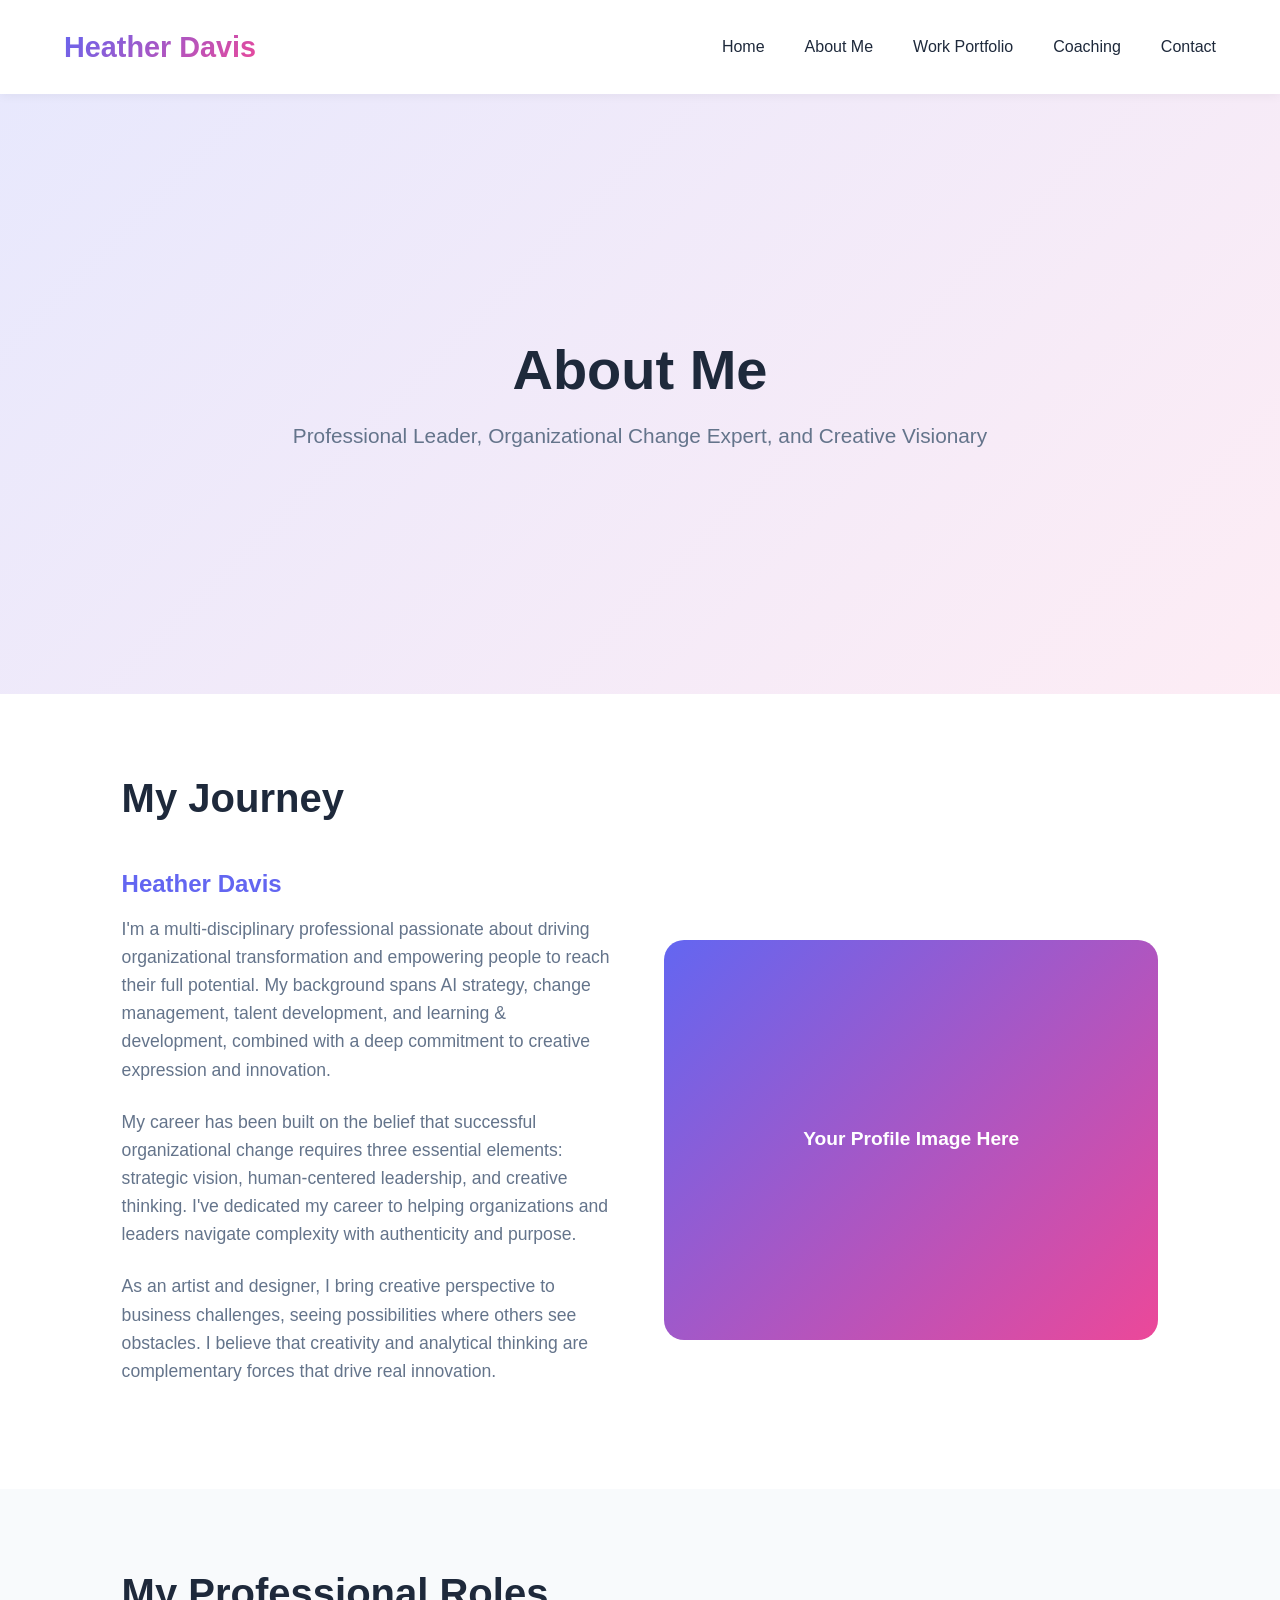
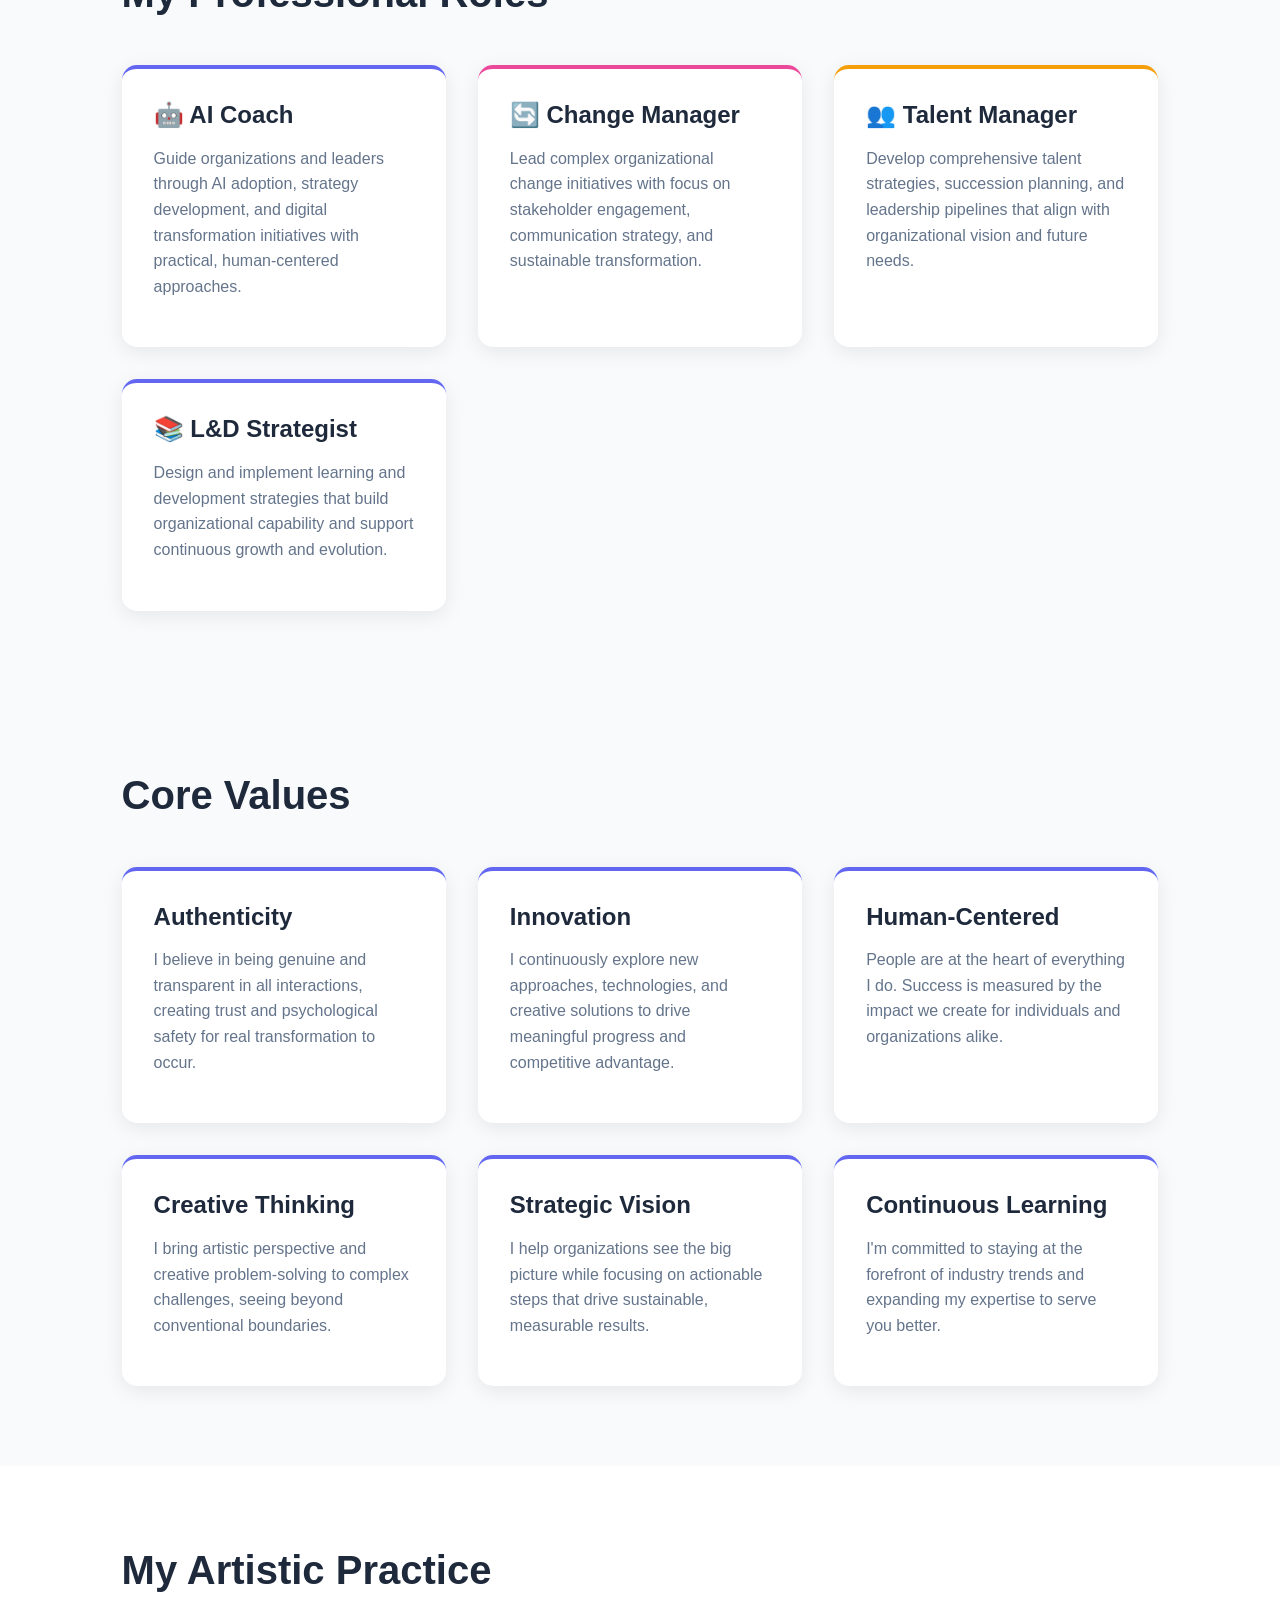
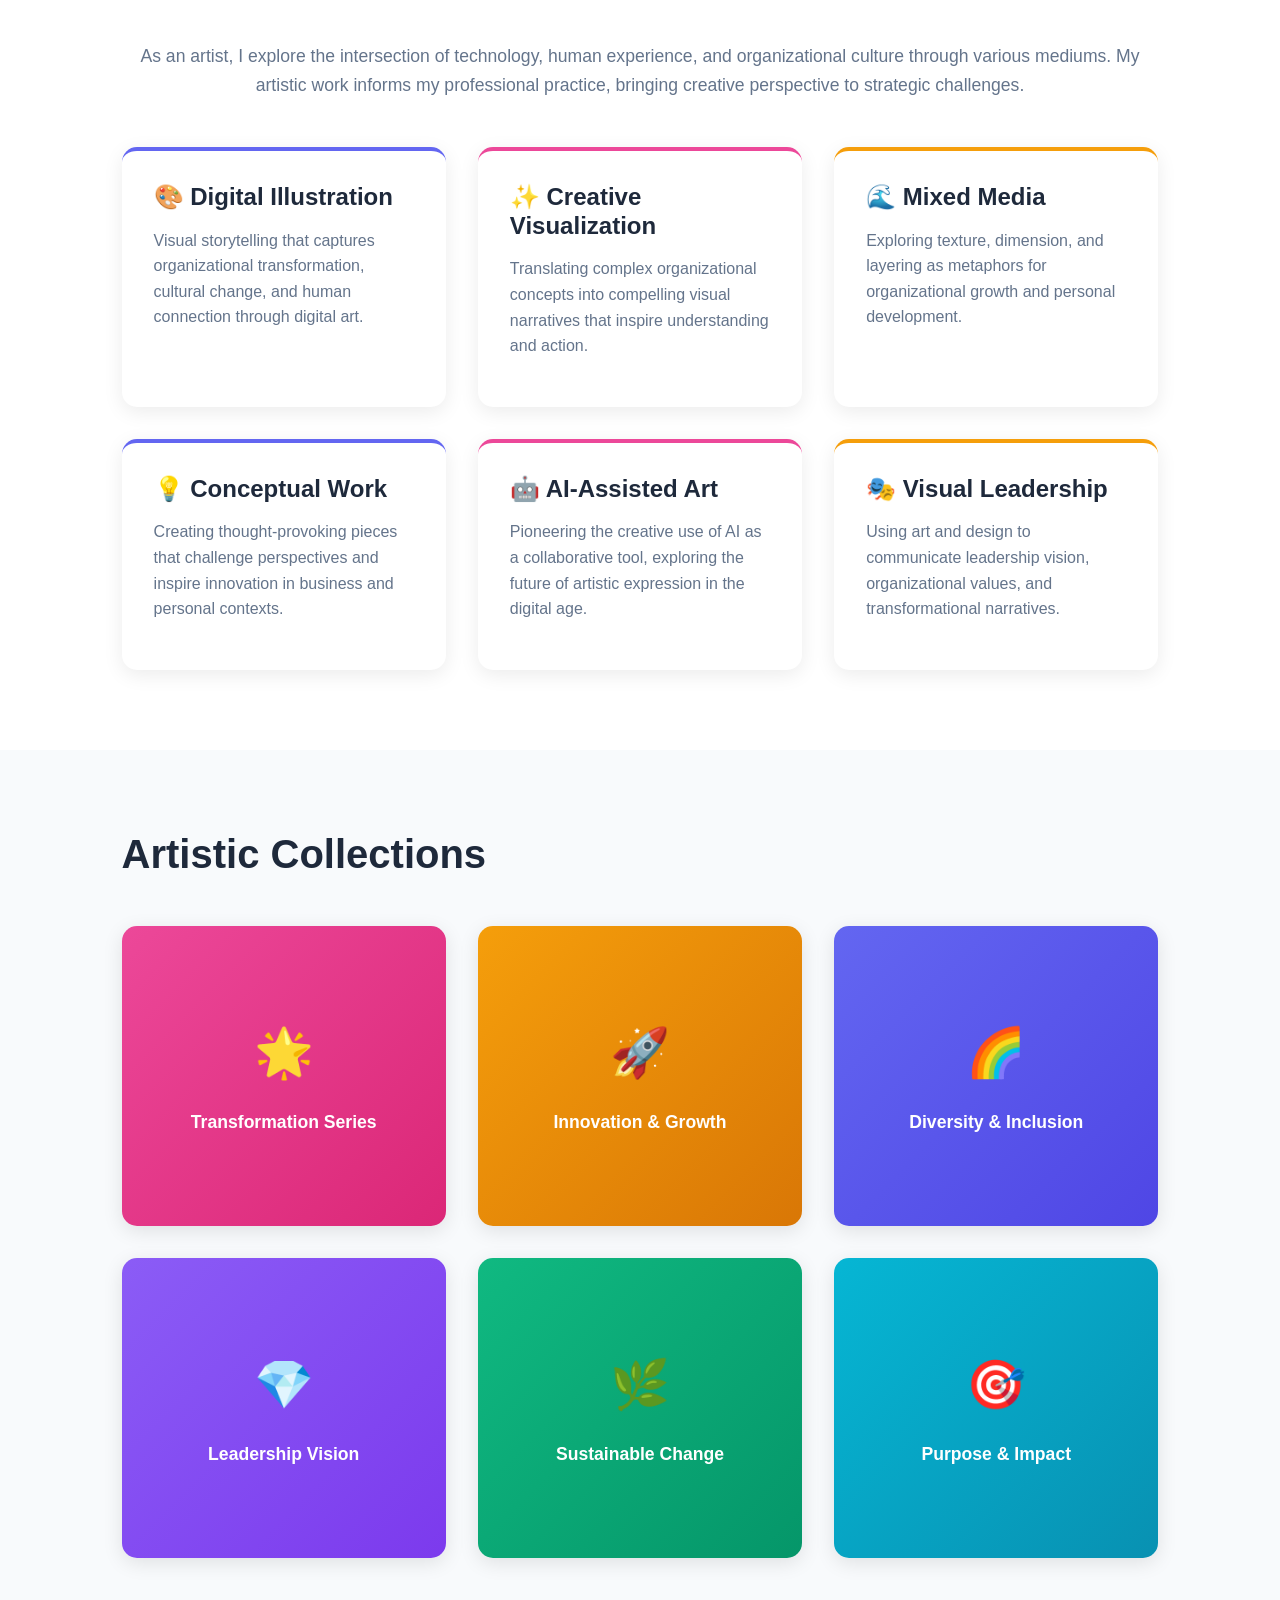
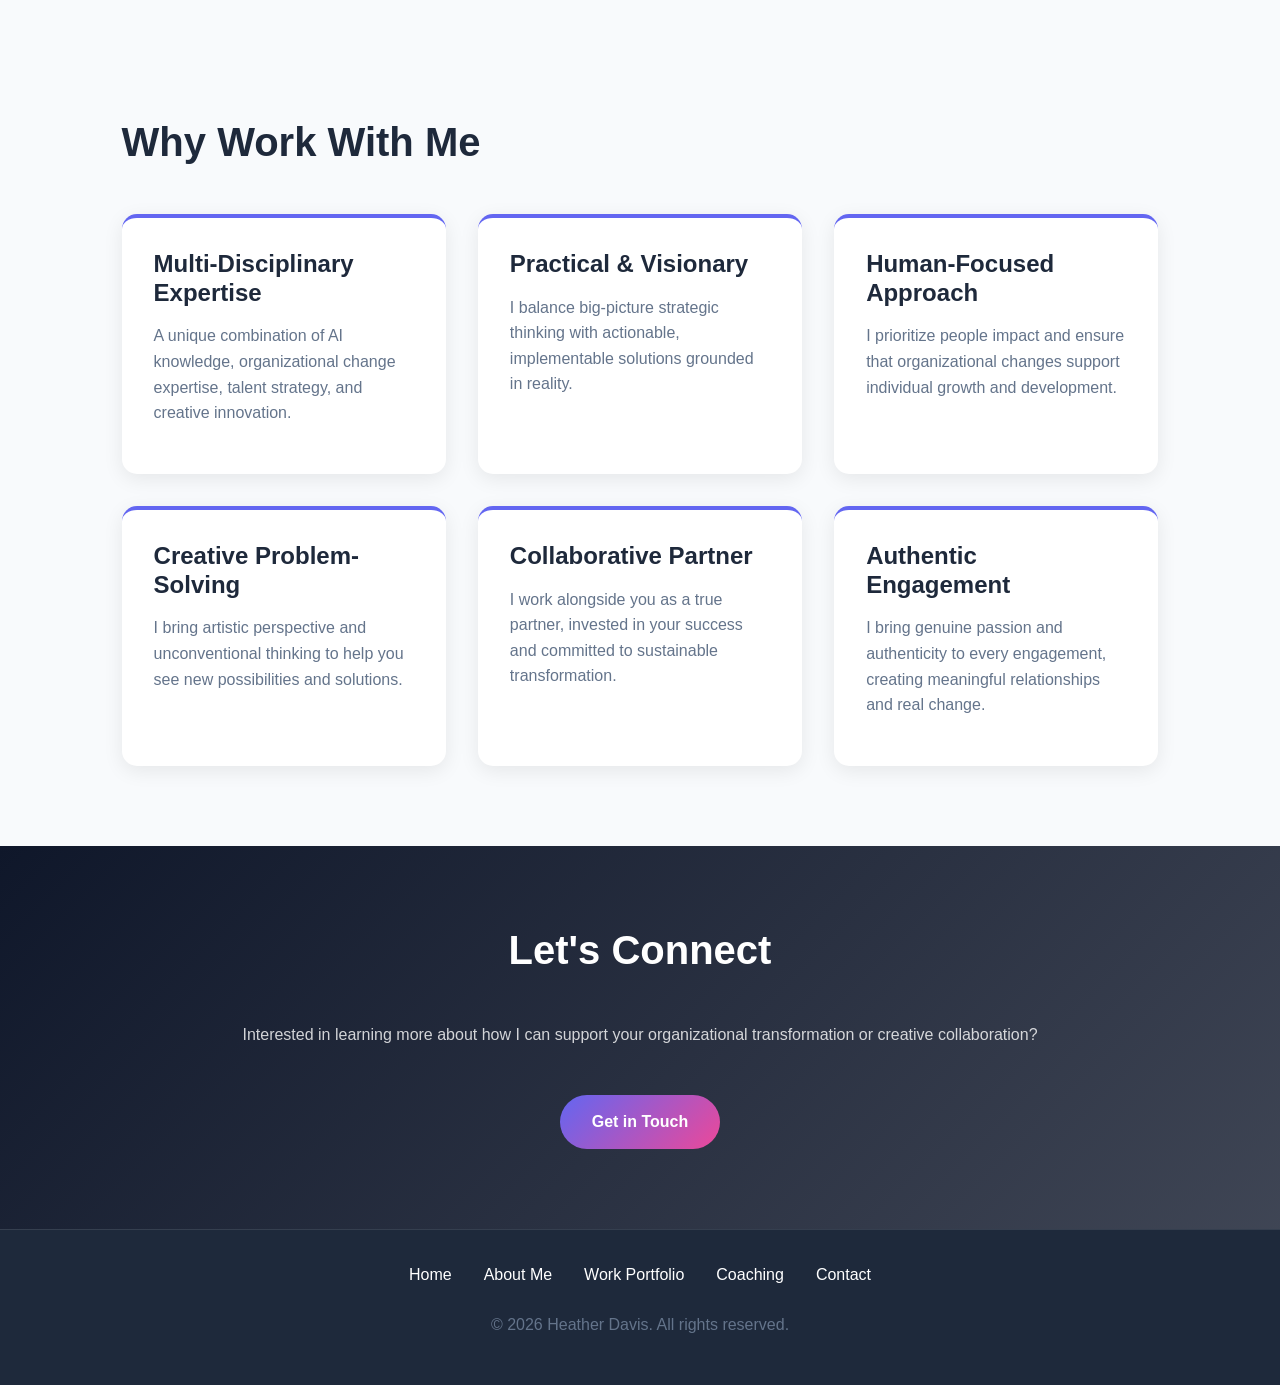
==== pages/about.html @ 2536918d "first commit" ====
<!DOCTYPE html>
<html lang="en">
<head>
  <meta charset="UTF-8">
  <meta name="viewport" content="width=device-width, initial-scale=1.0">
  <title>About Me - Heather Davis</title>
  <link rel="stylesheet" href="../css/styles.css">
</head>
<body>
  <!-- Navigation -->
  <header>
    <nav>
      <div class="logo">Heather Davis</div>
      <ul class="nav-links">
        <li><a href="../index.html">Home</a></li>
        <li><a href="about.html">About Me</a></li>
        <li><a href="work-portfolio.html">Work Portfolio</a></li>
        <li><a href="coaching.html">Coaching</a></li>
        <li><a href="contact.html">Contact</a></li>
      </ul>
    </nav>
  </header>

  <!-- Hero Section -->
  <section class="hero" style="background: linear-gradient(135deg, rgba(99, 102, 241, 0.15) 0%, rgba(236, 72, 153, 0.1) 100%);">
    <div class="hero-content">
      <h1>About Me</h1>
      <p class="hero-subtitle">Professional Leader, Organizational Change Expert, and Creative Visionary</p>
    </div>
  </section>

  <!-- Bio Section -->
  <section>
    <div class="container">
      <h2>My Journey</h2>
      <div class="about">
        <div class="about-text">
          <h3>Heather Davis</h3>
          <p>I'm a multi-disciplinary professional passionate about driving organizational transformation and empowering people to reach their full potential. My background spans AI strategy, change management, talent development, and learning & development, combined with a deep commitment to creative expression and innovation.</p>
          <p>My career has been built on the belief that successful organizational change requires three essential elements: strategic vision, human-centered leadership, and creative thinking. I've dedicated my career to helping organizations and leaders navigate complexity with authenticity and purpose.</p>
          <p>As an artist and designer, I bring creative perspective to business challenges, seeing possibilities where others see obstacles. I believe that creativity and analytical thinking are complementary forces that drive real innovation.</p>
        </div>
        <div class="about-image">
          Your Profile Image Here
        </div>
      </div>
    </div>
  </section>

  <!-- Professional Roles -->
  <section class="services">
    <div class="container">
      <h2>My Professional Roles</h2>
      <div class="services-grid">
        <div class="service-card">
          <h3>🤖 AI Coach</h3>
          <p>Guide organizations and leaders through AI adoption, strategy development, and digital transformation initiatives with practical, human-centered approaches.</p>
        </div>
        <div class="service-card accent-pink">
          <h3>🔄 Change Manager</h3>
          <p>Lead complex organizational change initiatives with focus on stakeholder engagement, communication strategy, and sustainable transformation.</p>
        </div>
        <div class="service-card accent-orange">
          <h3>👥 Talent Manager</h3>
          <p>Develop comprehensive talent strategies, succession planning, and leadership pipelines that align with organizational vision and future needs.</p>
        </div>
        <div class="service-card">
          <h3>📚 L&D Strategist</h3>
          <p>Design and implement learning and development strategies that build organizational capability and support continuous growth and evolution.</p>
        </div>
      </div>
    </div>
  </section>

  <!-- Values Section -->
  <section style="background: var(--light-bg);">
    <div class="container">
      <h2>Core Values</h2>
      <div class="services-grid">
        <div class="service-card">
          <h3>Authenticity</h3>
          <p>I believe in being genuine and transparent in all interactions, creating trust and psychological safety for real transformation to occur.</p>
        </div>
        <div class="service-card">
          <h3>Innovation</h3>
          <p>I continuously explore new approaches, technologies, and creative solutions to drive meaningful progress and competitive advantage.</p>
        </div>
        <div class="service-card">
          <h3>Human-Centered</h3>
          <p>People are at the heart of everything I do. Success is measured by the impact we create for individuals and organizations alike.</p>
        </div>
        <div class="service-card">
          <h3>Creative Thinking</h3>
          <p>I bring artistic perspective and creative problem-solving to complex challenges, seeing beyond conventional boundaries.</p>
        </div>
        <div class="service-card">
          <h3>Strategic Vision</h3>
          <p>I help organizations see the big picture while focusing on actionable steps that drive sustainable, measurable results.</p>
        </div>
        <div class="service-card">
          <h3>Continuous Learning</h3>
          <p>I'm committed to staying at the forefront of industry trends and expanding my expertise to serve you better.</p>
        </div>
      </div>
    </div>
  </section>

  <!-- Artistic Practice -->
  <section>
    <div class="container">
      <h2>My Artistic Practice</h2>
      <p style="font-size: 1.1rem; margin-bottom: 3rem; text-align: center; color: var(--text-light);">As an artist, I explore the intersection of technology, human experience, and organizational culture through various mediums. My artistic work informs my professional practice, bringing creative perspective to strategic challenges.</p>
      
      <div class="services-grid">
        <div class="service-card">
          <h3>🎨 Digital Illustration</h3>
          <p>Visual storytelling that captures organizational transformation, cultural change, and human connection through digital art.</p>
        </div>
        <div class="service-card accent-pink">
          <h3>✨ Creative Visualization</h3>
          <p>Translating complex organizational concepts into compelling visual narratives that inspire understanding and action.</p>
        </div>
        <div class="service-card accent-orange">
          <h3>🌊 Mixed Media</h3>
          <p>Exploring texture, dimension, and layering as metaphors for organizational growth and personal development.</p>
        </div>
        <div class="service-card">
          <h3>💡 Conceptual Work</h3>
          <p>Creating thought-provoking pieces that challenge perspectives and inspire innovation in business and personal contexts.</p>
        </div>
        <div class="service-card accent-pink">
          <h3>🤖 AI-Assisted Art</h3>
          <p>Pioneering the creative use of AI as a collaborative tool, exploring the future of artistic expression in the digital age.</p>
        </div>
        <div class="service-card accent-orange">
          <h3>🎭 Visual Leadership</h3>
          <p>Using art and design to communicate leadership vision, organizational values, and transformational narratives.</p>
        </div>
      </div>
    </div>
  </section>

  <!-- Art Collections Gallery -->
  <section class="services">
    <div class="container">
      <h2>Artistic Collections</h2>
      <div class="portfolio-grid">
        <div class="portfolio-item" style="background: linear-gradient(135deg, #ec4899 0%, #db2777 100%); min-height: 300px;">
          <div style="text-align: center;">
            <div style="font-size: 3rem; margin-bottom: 1rem;">🌟</div>
            Transformation Series
          </div>
        </div>
        <div class="portfolio-item" style="background: linear-gradient(135deg, #f59e0b 0%, #d97706 100%); min-height: 300px;">
          <div style="text-align: center;">
            <div style="font-size: 3rem; margin-bottom: 1rem;">🚀</div>
            Innovation & Growth
          </div>
        </div>
        <div class="portfolio-item" style="background: linear-gradient(135deg, #6366f1 0%, #4f46e5 100%); min-height: 300px;">
          <div style="text-align: center;">
            <div style="font-size: 3rem; margin-bottom: 1rem;">🌈</div>
            Diversity & Inclusion
          </div>
        </div>
        <div class="portfolio-item" style="background: linear-gradient(135deg, #8b5cf6 0%, #7c3aed 100%); min-height: 300px;">
          <div style="text-align: center;">
            <div style="font-size: 3rem; margin-bottom: 1rem;">💎</div>
            Leadership Vision
          </div>
        </div>
        <div class="portfolio-item" style="background: linear-gradient(135deg, #10b981 0%, #059669 100%); min-height: 300px;">
          <div style="text-align: center;">
            <div style="font-size: 3rem; margin-bottom: 1rem;">🌿</div>
            Sustainable Change
          </div>
        </div>
        <div class="portfolio-item" style="background: linear-gradient(135deg, #06b6d4 0%, #0891b2 100%); min-height: 300px;">
          <div style="text-align: center;">
            <div style="font-size: 3rem; margin-bottom: 1rem;">🎯</div>
            Purpose & Impact
          </div>
        </div>
      </div>
    </div>
  </section>

  <!-- Why Work Together -->
  <section style="background: var(--light-bg);">
    <div class="container">
      <h2>Why Work With Me</h2>
      <div class="services-grid">
        <div class="service-card">
          <h3>Multi-Disciplinary Expertise</h3>
          <p>A unique combination of AI knowledge, organizational change expertise, talent strategy, and creative innovation.</p>
        </div>
        <div class="service-card">
          <h3>Practical & Visionary</h3>
          <p>I balance big-picture strategic thinking with actionable, implementable solutions grounded in reality.</p>
        </div>
        <div class="service-card">
          <h3>Human-Focused Approach</h3>
          <p>I prioritize people impact and ensure that organizational changes support individual growth and development.</p>
        </div>
        <div class="service-card">
          <h3>Creative Problem-Solving</h3>
          <p>I bring artistic perspective and unconventional thinking to help you see new possibilities and solutions.</p>
        </div>
        <div class="service-card">
          <h3>Collaborative Partner</h3>
          <p>I work alongside you as a true partner, invested in your success and committed to sustainable transformation.</p>
        </div>
        <div class="service-card">
          <h3>Authentic Engagement</h3>
          <p>I bring genuine passion and authenticity to every engagement, creating meaningful relationships and real change.</p>
        </div>
      </div>
    </div>
  </section>

  <!-- CTA -->
  <section class="contact">
    <div class="container">
      <h2>Let's Connect</h2>
      <p>Interested in learning more about how I can support your organizational transformation or creative collaboration?</p>
      <a href="contact.html" class="btn btn-primary" style="margin-top: 2rem;">Get in Touch</a>
    </div>
  </section>

  <!-- Footer -->
  <footer>
    <div class="footer-content">
      <div class="footer-links">
        <a href="../index.html">Home</a>
        <a href="about.html">About Me</a>
        <a href="work-portfolio.html">Work Portfolio</a>
        <a href="coaching.html">Coaching</a>
        <a href="contact.html">Contact</a>
      </div>
      <p>&copy; 2026 Heather Davis. All rights reserved.</p>
    </div>
  </footer>
</body>
</html>
---- css/styles.css ----
/* Root Variables */
:root {
  --primary-color: #6366f1;
  --secondary-color: #ec4899;
  --accent-color: #f59e0b;
  --dark-bg: #0f172a;
  --light-bg: #f8fafc;
  --text-dark: #1e293b;
  --text-light: #64748b;
  --border-color: #e2e8f0;
}

/* Global Styles */
* {
  margin: 0;
  padding: 0;
  box-sizing: border-box;
}

html {
  scroll-behavior: smooth;
}

body {
  font-family: 'Segoe UI', Tahoma, Geneva, Verdana, sans-serif;
  line-height: 1.6;
  color: var(--text-dark);
  background-color: #fff;
}

/* Typography */
h1, h2, h3, h4, h5, h6 {
  font-weight: 700;
  line-height: 1.2;
}

h1 {
  font-size: 3.5rem;
}

h2 {
  font-size: 2.5rem;
}

h3 {
  font-size: 1.5rem;
}

p {
  color: var(--text-light);
  margin-bottom: 1rem;
}

a {
  color: var(--primary-color);
  text-decoration: none;
  transition: color 0.3s ease;
}

a:hover {
  color: var(--secondary-color);
}

/* Navigation */
header {
  background: #fff;
  box-shadow: 0 2px 10px rgba(0, 0, 0, 0.05);
  position: sticky;
  top: 0;
  z-index: 100;
}

nav {
  display: flex;
  justify-content: space-between;
  align-items: center;
  padding: 1.5rem 5%;
  max-width: 1400px;
  margin: 0 auto;
}

.logo {
  font-size: 1.8rem;
  font-weight: 800;
  background: linear-gradient(135deg, var(--primary-color) 0%, var(--secondary-color) 100%);
  -webkit-background-clip: text;
  -webkit-text-fill-color: transparent;
  background-clip: text;
}

.nav-links {
  display: flex;
  list-style: none;
  gap: 2.5rem;
}

.nav-links a {
  color: var(--text-dark);
  font-weight: 500;
  transition: all 0.3s ease;
  position: relative;
}

.nav-links a::after {
  content: '';
  position: absolute;
  bottom: -5px;
  left: 0;
  width: 0;
  height: 2px;
  background: var(--primary-color);
  transition: width 0.3s ease;
}

.nav-links a:hover::after {
  width: 100%;
}

/* Button Styles */
.btn {
  display: inline-block;
  padding: 0.875rem 2rem;
  border-radius: 50px;
  font-weight: 600;
  transition: all 0.3s ease;
  border: none;
  cursor: pointer;
  text-decoration: none;
}

.btn-primary {
  background: linear-gradient(135deg, var(--primary-color) 0%, var(--secondary-color) 100%);
  color: white;
}

.btn-primary:hover {
  transform: translateY(-2px);
  box-shadow: 0 10px 25px rgba(99, 102, 241, 0.3);
}

.btn-secondary {
  background: transparent;
  border: 2px solid var(--primary-color);
  color: var(--primary-color);
}

.btn-secondary:hover {
  background: var(--primary-color);
  color: white;
}

/* Hero Section */
.hero {
  background: linear-gradient(135deg, rgba(99, 102, 241, 0.1) 0%, rgba(236, 72, 153, 0.1) 100%);
  padding: 6rem 5% 4rem;
  text-align: center;
  min-height: 600px;
  display: flex;
  flex-direction: column;
  justify-content: center;
  align-items: center;
}

.hero-content {
  max-width: 800px;
}

.hero h1 {
  margin-bottom: 1rem;
  color: var(--text-dark);
}

.hero-subtitle {
  font-size: 1.3rem;
  color: var(--text-light);
  margin-bottom: 2rem;
}

.hero-roles {
  display: flex;
  justify-content: center;
  gap: 1rem;
  margin: 2rem 0;
  flex-wrap: wrap;
}

.role-badge {
  display: inline-block;
  padding: 0.5rem 1.5rem;
  background: var(--light-bg);
  border: 2px solid var(--border-color);
  border-radius: 25px;
  font-weight: 600;
  color: var(--primary-color);
}

/* Container */
.container {
  max-width: 1200px;
  margin: 0 auto;
  padding: 0 5%;
}

/* Sections */
section {
  padding: 5rem 5%;
}

section h2 {
  margin-bottom: 3rem;
  color: var(--text-dark);
}

/* About Section */
.about {
  display: grid;
  grid-template-columns: 1fr 1fr;
  gap: 3rem;
  align-items: center;
}

.about-text h3 {
  color: var(--primary-color);
  margin-bottom: 1rem;
}

.about-text p {
  margin-bottom: 1.5rem;
  font-size: 1.1rem;
}

.about-image {
  background: linear-gradient(135deg, var(--primary-color) 0%, var(--secondary-color) 100%);
  border-radius: 20px;
  min-height: 400px;
  display: flex;
  align-items: center;
  justify-content: center;
  color: white;
  font-size: 1.2rem;
  font-weight: 600;
}

/* Services / Features */
.services {
  background: var(--light-bg);
}

.services-grid {
  display: grid;
  grid-template-columns: repeat(auto-fit, minmax(280px, 1fr));
  gap: 2rem;
}

.service-card {
  background: white;
  padding: 2rem;
  border-radius: 15px;
  box-shadow: 0 5px 20px rgba(0, 0, 0, 0.08);
  transition: all 0.3s ease;
  border-top: 4px solid var(--primary-color);
}

.service-card:hover {
  transform: translateY(-5px);
  box-shadow: 0 15px 40px rgba(0, 0, 0, 0.12);
}

.service-card h3 {
  color: var(--text-dark);
  margin-bottom: 1rem;
}

.service-card.accent-pink {
  border-top-color: var(--secondary-color);
}

.service-card.accent-orange {
  border-top-color: var(--accent-color);
}

/* Portfolio Section */
.portfolio-grid {
  display: grid;
  grid-template-columns: repeat(auto-fit, minmax(300px, 1fr));
  gap: 2rem;
}

.portfolio-item {
  border-radius: 15px;
  overflow: hidden;
  box-shadow: 0 5px 20px rgba(0, 0, 0, 0.1);
  transition: all 0.3s ease;
  background: linear-gradient(135deg, var(--primary-color) 0%, var(--secondary-color) 100%);
  min-height: 250px;
  display: flex;
  align-items: center;
  justify-content: center;
  color: white;
  font-weight: 600;
  font-size: 1.1rem;
  text-align: center;
  padding: 2rem;
}

.portfolio-item:hover {
  transform: scale(1.05);
  box-shadow: 0 15px 40px rgba(0, 0, 0, 0.2);
}

/* Contact Section */
.contact {
  background: linear-gradient(135deg, var(--dark-bg) 0%, rgba(15, 23, 42, 0.8) 100%);
  color: white;
  text-align: center;
}

.contact h2 {
  color: white;
}

.contact p {
  color: rgba(255, 255, 255, 0.8);
}

.contact-content {
  display: grid;
  grid-template-columns: repeat(auto-fit, minmax(250px, 1fr));
  gap: 2rem;
  margin: 3rem 0;
}

.contact-item {
  background: rgba(255, 255, 255, 0.1);
  padding: 2rem;
  border-radius: 15px;
  border: 1px solid rgba(255, 255, 255, 0.2);
}

.contact-item h3 {
  color: var(--primary-color);
  margin-bottom: 0.5rem;
}

.contact-item a {
  color: white;
  font-weight: 600;
}

/* Footer */
footer {
  background: var(--text-dark);
  color: white;
  text-align: center;
  padding: 2rem 5%;
  border-top: 1px solid rgba(255, 255, 255, 0.1);
}

.footer-content {
  max-width: 1200px;
  margin: 0 auto;
}

.footer-links {
  display: flex;
  justify-content: center;
  gap: 2rem;
  margin-bottom: 1.5rem;
  flex-wrap: wrap;
}

.footer-links a {
  color: white;
  transition: color 0.3s ease;
}

.footer-links a:hover {
  color: var(--primary-color);
}

/* Responsive */
@media (max-width: 768px) {
  h1 {
    font-size: 2.5rem;
  }

  h2 {
    font-size: 1.8rem;
  }

  nav {
    flex-direction: column;
    gap: 1.5rem;
  }

  .nav-links {
    gap: 1.5rem;
    flex-wrap: wrap;
    justify-content: center;
  }

  .hero {
    padding: 3rem 5%;
    min-height: auto;
  }

  .about {
    grid-template-columns: 1fr;
  }

  section {
    padding: 3rem 5%;
  }

  .portfolio-grid,
  .services-grid {
    grid-template-columns: 1fr;
  }
}

@media (max-width: 480px) {
  h1 {
    font-size: 1.8rem;
  }

  h2 {
    font-size: 1.3rem;
  }

  .nav-links {
    gap: 1rem;
  }

  .btn {
    padding: 0.75rem 1.5rem;
    font-size: 0.9rem;
  }
}
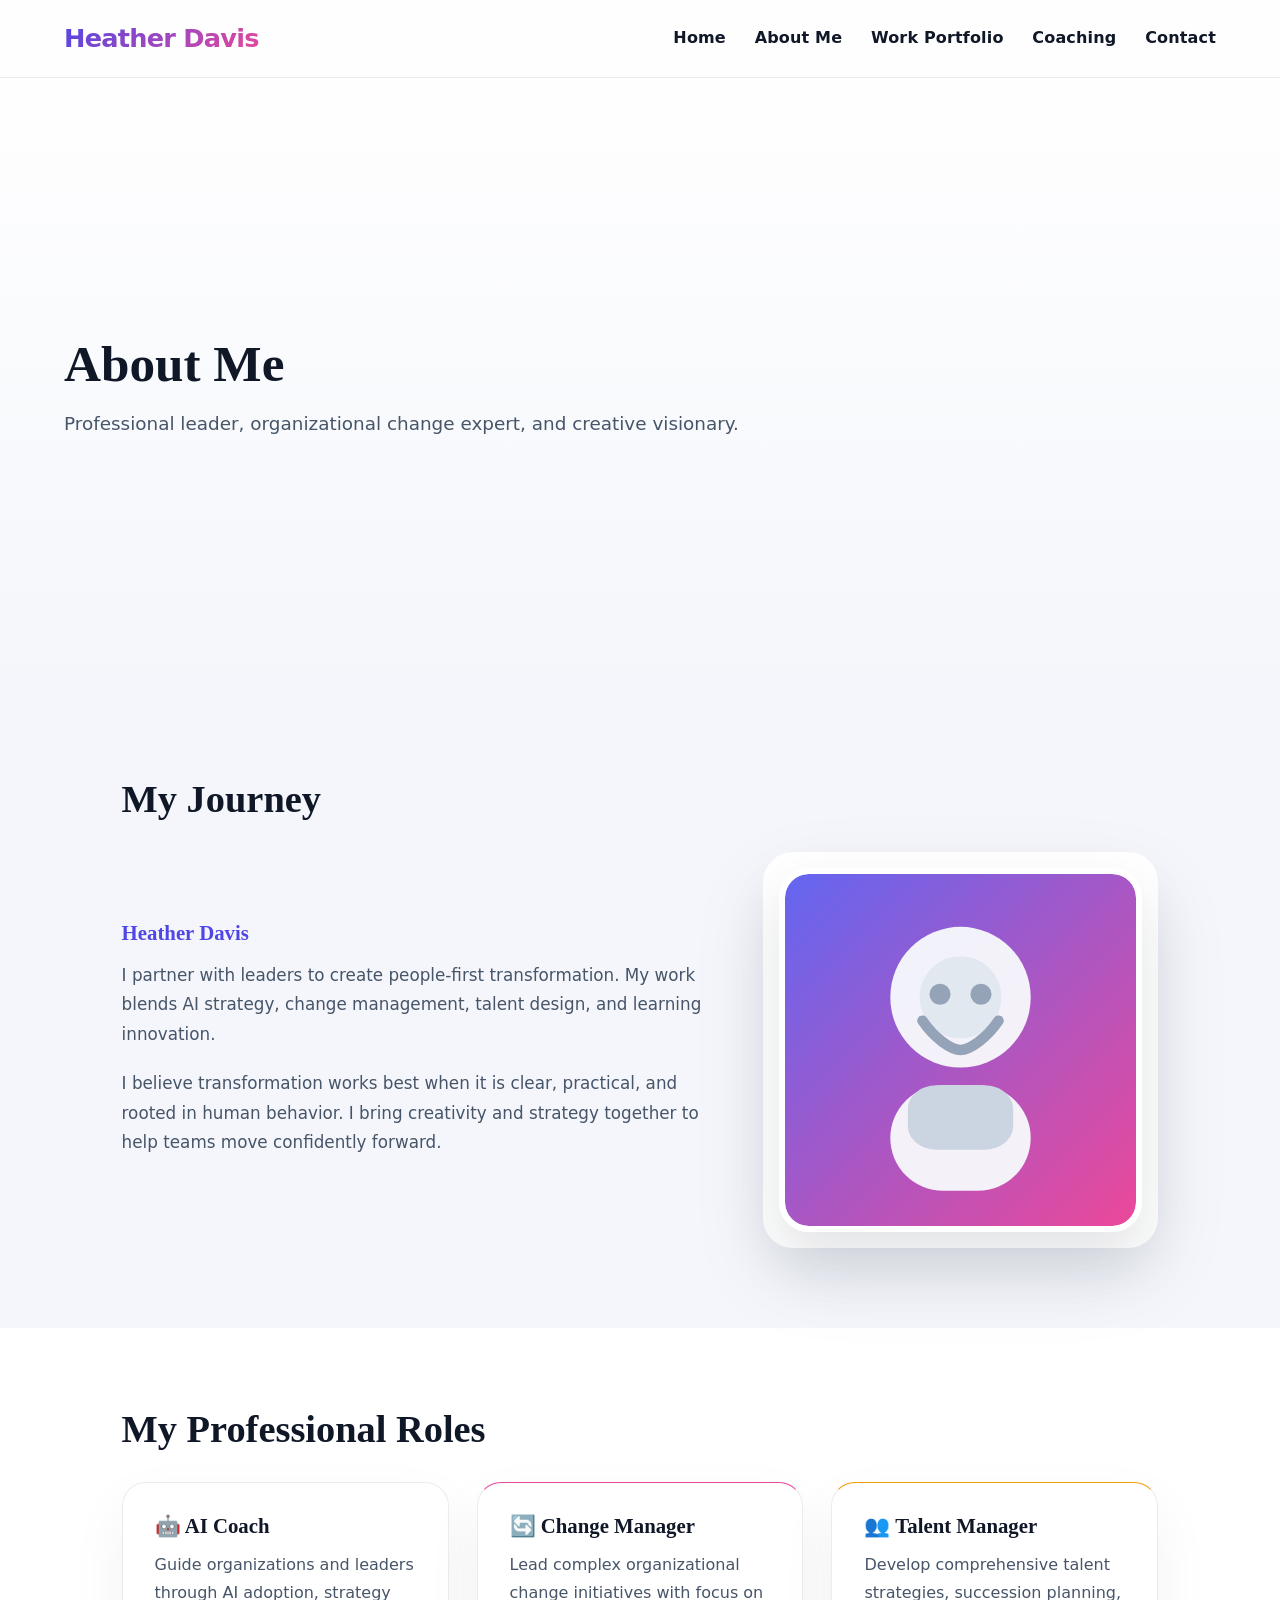
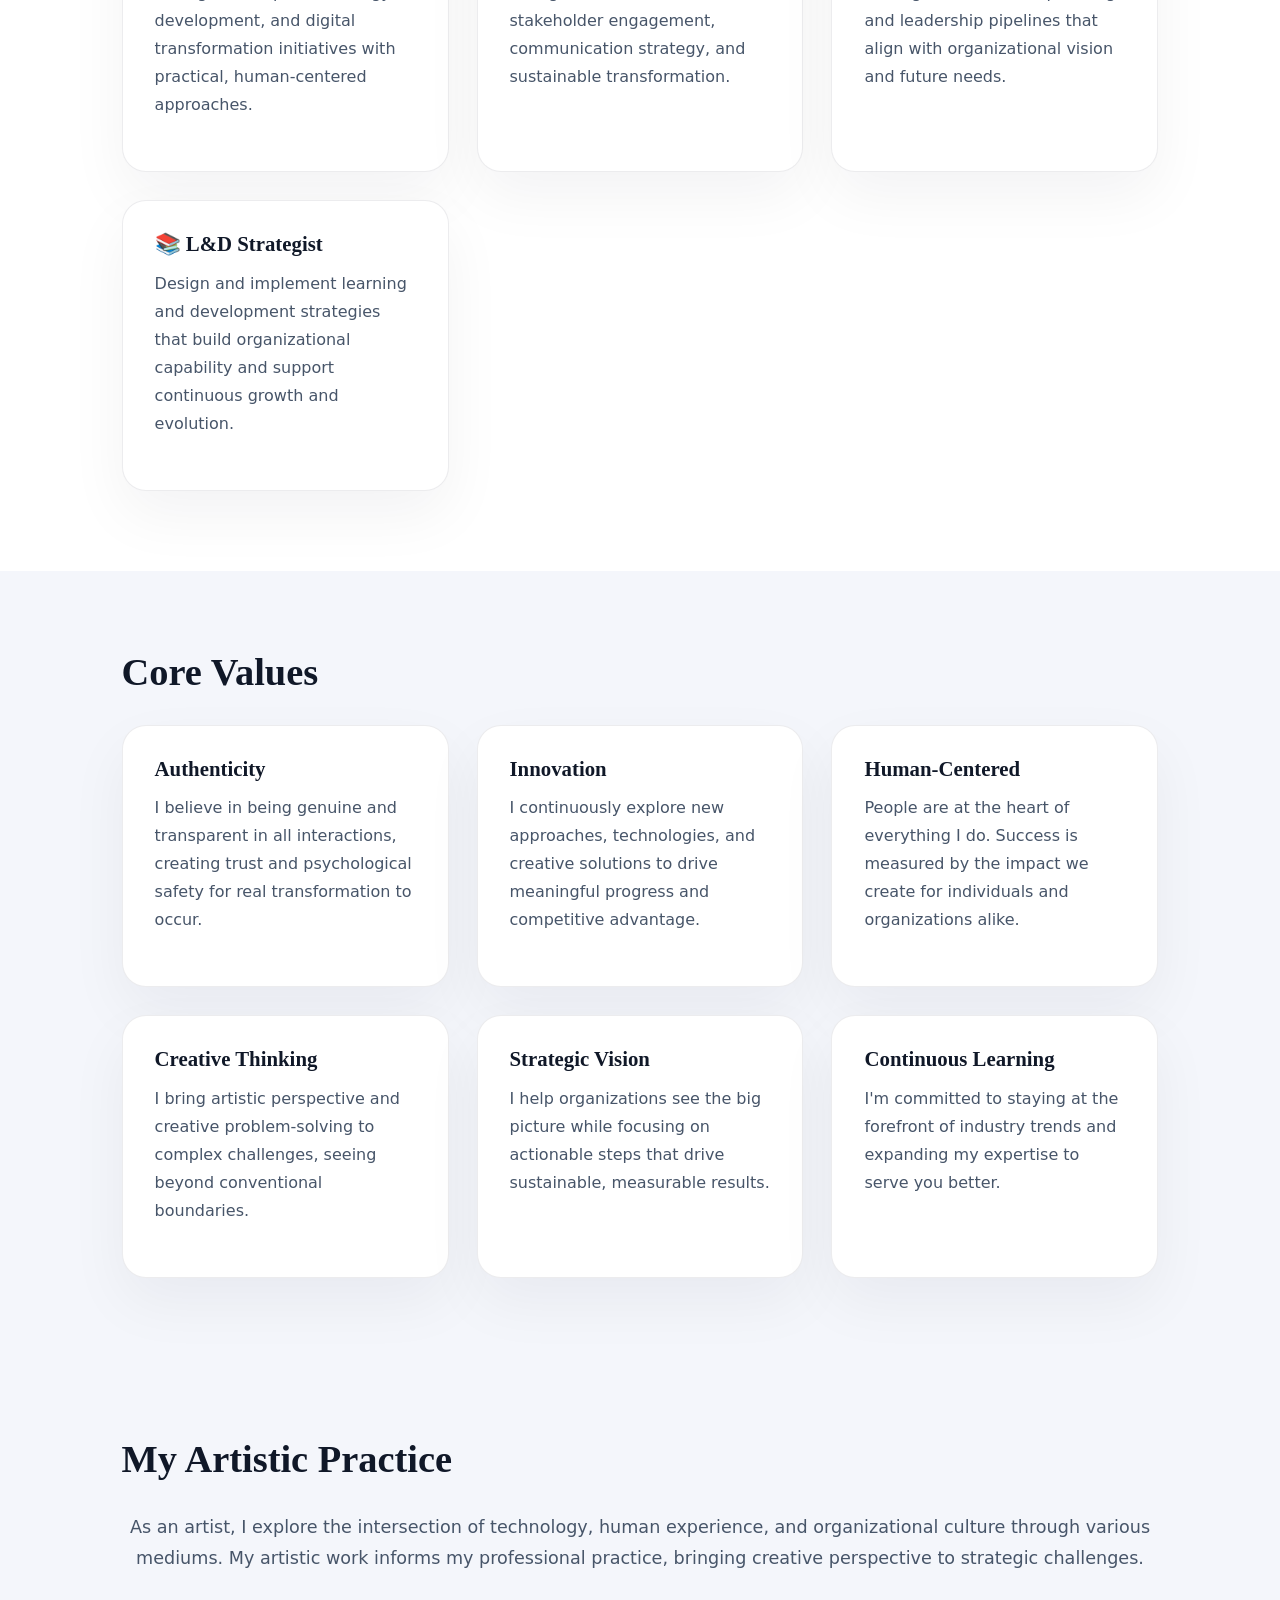
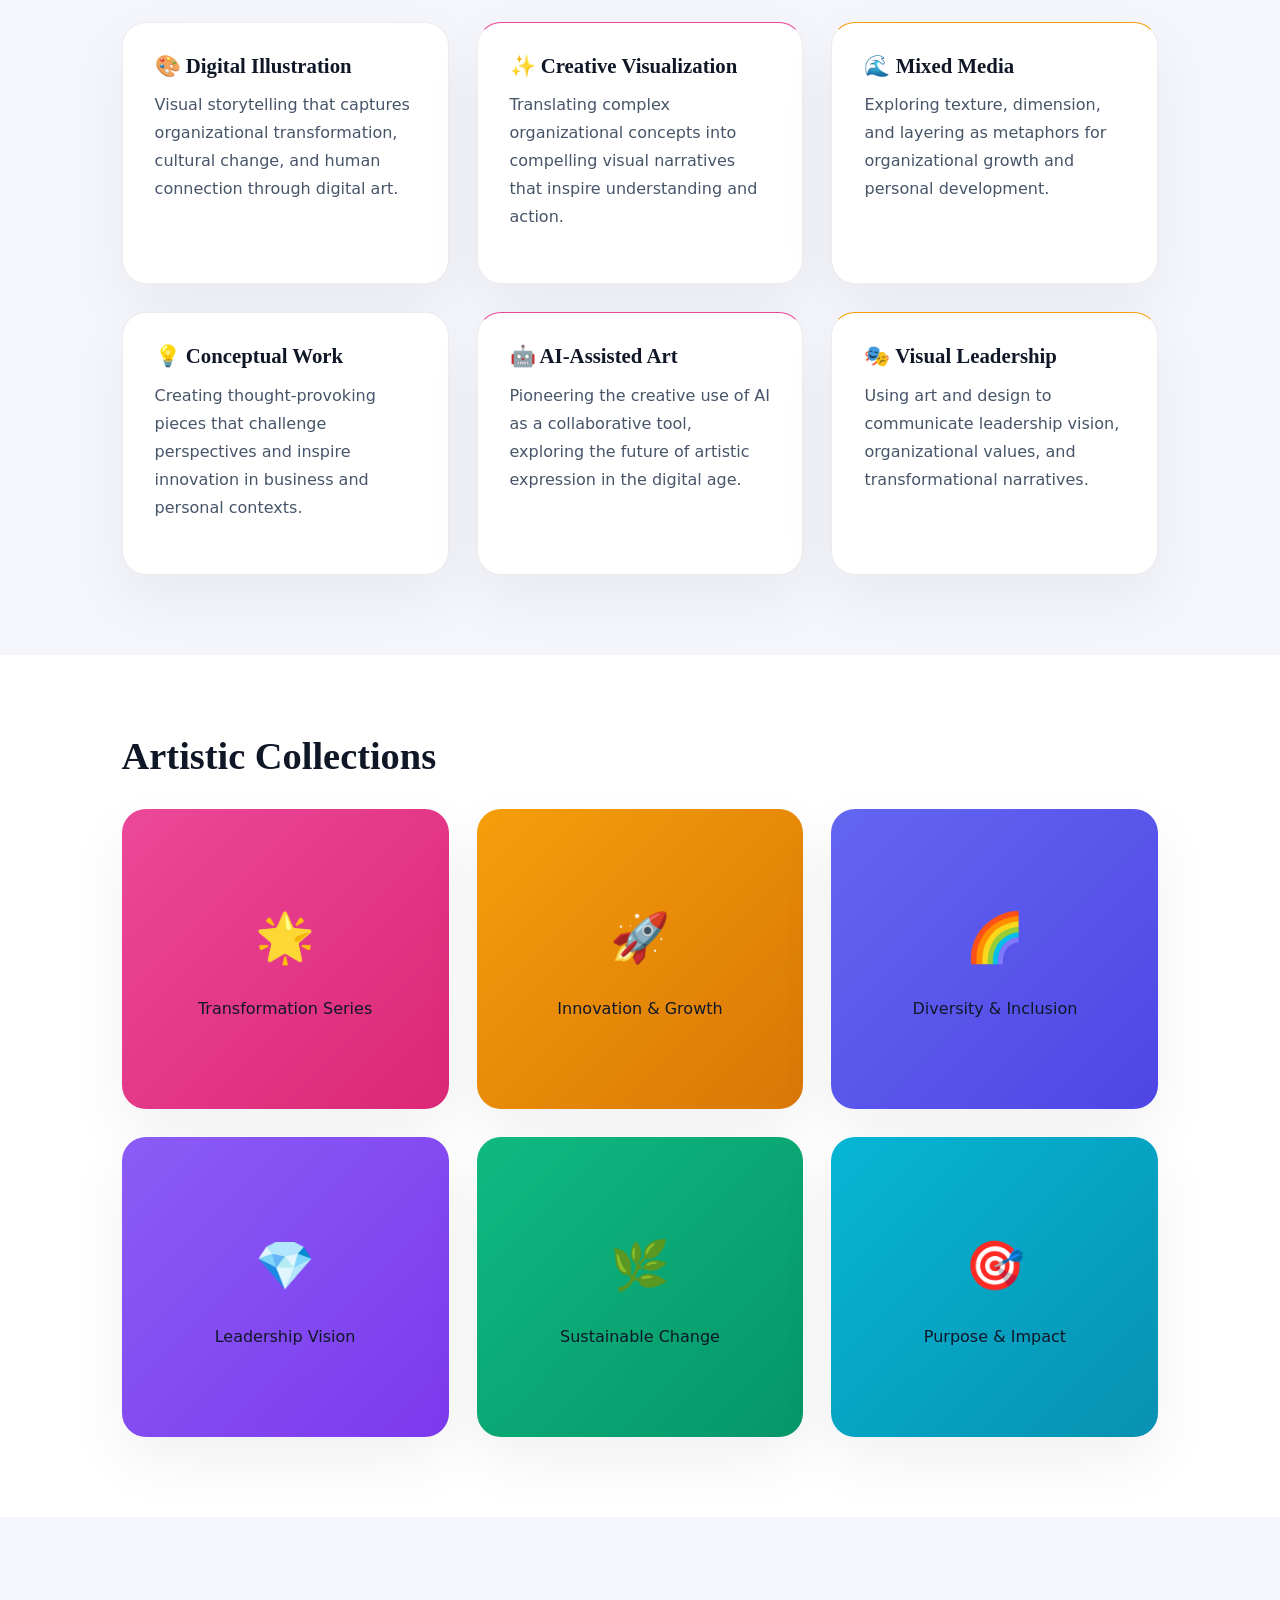
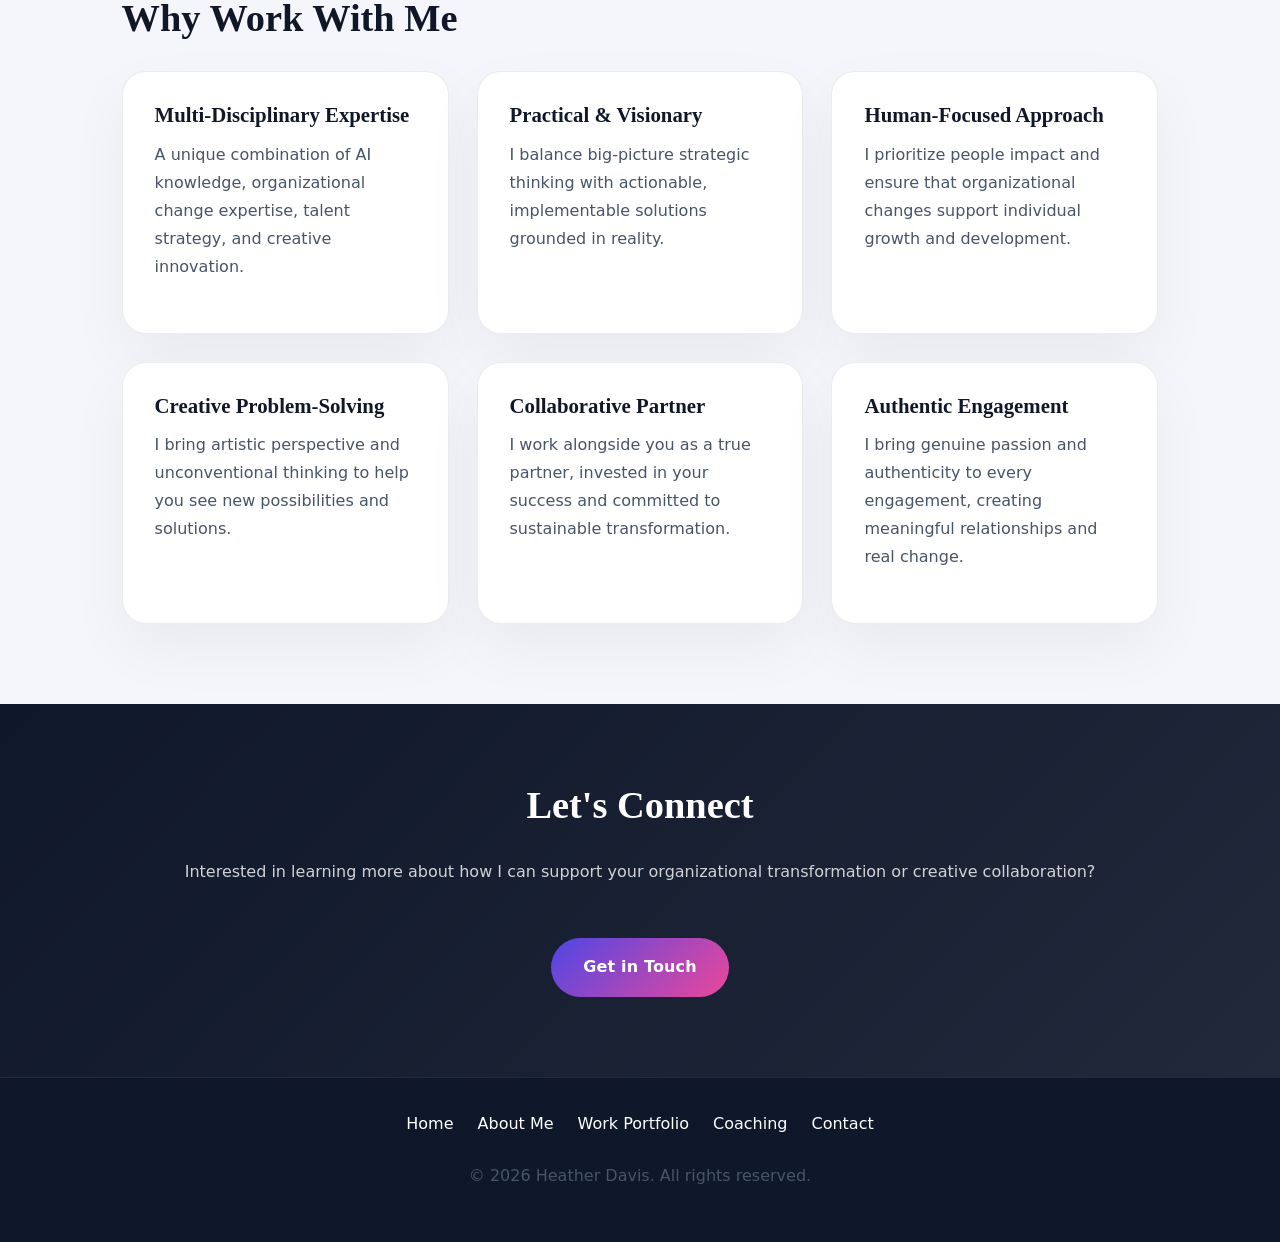
==== commit 37fdbbb2: "update site design" ====
--- a/pages/about.html
+++ b/pages/about.html
@@ -22,10 +22,10 @@
   </header>
 
   <!-- Hero Section -->
-  <section class="hero" style="background: linear-gradient(135deg, rgba(99, 102, 241, 0.15) 0%, rgba(236, 72, 153, 0.1) 100%);">
+  <section class="hero hero-alt">
     <div class="hero-content">
       <h1>About Me</h1>
-      <p class="hero-subtitle">Professional Leader, Organizational Change Expert, and Creative Visionary</p>
+      <p class="hero-subtitle">Professional leader, organizational change expert, and creative visionary.</p>
     </div>
   </section>
 
@@ -36,12 +36,11 @@
       <div class="about">
         <div class="about-text">
           <h3>Heather Davis</h3>
-          <p>I'm a multi-disciplinary professional passionate about driving organizational transformation and empowering people to reach their full potential. My background spans AI strategy, change management, talent development, and learning & development, combined with a deep commitment to creative expression and innovation.</p>
-          <p>My career has been built on the belief that successful organizational change requires three essential elements: strategic vision, human-centered leadership, and creative thinking. I've dedicated my career to helping organizations and leaders navigate complexity with authenticity and purpose.</p>
-          <p>As an artist and designer, I bring creative perspective to business challenges, seeing possibilities where others see obstacles. I believe that creativity and analytical thinking are complementary forces that drive real innovation.</p>
+          <p>I partner with leaders to create people-first transformation. My work blends AI strategy, change management, talent design, and learning innovation.</p>
+          <p>I believe transformation works best when it is clear, practical, and rooted in human behavior. I bring creativity and strategy together to help teams move confidently forward.</p>
         </div>
         <div class="about-image">
-          Your Profile Image Here
+          <img src="../assets/headshot.svg" alt="Headshot of Heather Davis" class="profile-photo">
         </div>
       </div>
     </div>
@@ -73,7 +72,7 @@
   </section>
 
   <!-- Values Section -->
-  <section style="background: var(--light-bg);">
+  <section class="section-alt">
     <div class="container">
       <h2>Core Values</h2>
       <div class="services-grid">
--- a/css/styles.css
+++ b/css/styles.css
@@ -1,13 +1,13 @@
 /* Root Variables */
 :root {
-  --primary-color: #6366f1;
+  --primary-color: #4f46e5;
   --secondary-color: #ec4899;
   --accent-color: #f59e0b;
   --dark-bg: #0f172a;
-  --light-bg: #f8fafc;
-  --text-dark: #1e293b;
-  --text-light: #64748b;
-  --border-color: #e2e8f0;
+  --light-bg: #f4f6fb;
+  --text-dark: #101828;
+  --text-light: #475569;
+  --border-color: #dbeafe;
 }
 
 /* Global Styles */
@@ -22,39 +22,72 @@
 }
 
 body {
-  font-family: 'Segoe UI', Tahoma, Geneva, Verdana, sans-serif;
-  line-height: 1.6;
-  color: var(--text-dark);
-  background-color: #fff;
+  font-family: Inter, system-ui, -apple-system, BlinkMacSystemFont, 'Segoe UI', sans-serif;
+  font-size: 1rem;
+  line-height: 1.75;
+  color: var(--text-dark);
+  background-color: var(--light-bg);
+  text-rendering: optimizeLegibility;
+}
+
+img {
+  max-width: 100%;
+  display: block;
+}
+
+button,
+input,
+textarea,
+select {
+  font: inherit;
 }
 
 /* Typography */
-h1, h2, h3, h4, h5, h6 {
+body,
+button,
+input,
+textarea,
+select,
+a {
+  font-family: Inter, system-ui, -apple-system, BlinkMacSystemFont, 'Segoe UI', sans-serif;
+}
+
+h1,
+h2,
+h3,
+h4,
+h5,
+h6 {
+  font-family: Georgia, Cambria, 'Times New Roman', serif;
   font-weight: 700;
-  line-height: 1.2;
+  line-height: 1.1;
 }
 
 h1 {
-  font-size: 3.5rem;
+  font-size: clamp(2.8rem, 4vw, 4rem);
 }
 
 h2 {
-  font-size: 2.5rem;
+  font-size: clamp(2rem, 3vw, 2.8rem);
 }
 
 h3 {
-  font-size: 1.5rem;
+  font-size: 1.3rem;
+}
+
+p,
+li {
+  color: var(--text-light);
 }
 
 p {
-  color: var(--text-light);
-  margin-bottom: 1rem;
+  margin-bottom: 1.25rem;
 }
 
 a {
   color: var(--primary-color);
   text-decoration: none;
-  transition: color 0.3s ease;
+  transition: color 0.25s ease;
 }
 
 a:hover {
@@ -63,8 +96,9 @@
 
 /* Navigation */
 header {
-  background: #fff;
-  box-shadow: 0 2px 10px rgba(0, 0, 0, 0.05);
+  background: rgba(255, 255, 255, 0.88);
+  backdrop-filter: blur(12px);
+  border-bottom: 1px solid rgba(15, 23, 42, 0.08);
   position: sticky;
   top: 0;
   z-index: 100;
@@ -74,42 +108,42 @@
   display: flex;
   justify-content: space-between;
   align-items: center;
-  padding: 1.5rem 5%;
+  padding: 1rem 5%;
   max-width: 1400px;
   margin: 0 auto;
 }
 
 .logo {
-  font-size: 1.8rem;
+  font-size: 1.6rem;
   font-weight: 800;
-  background: linear-gradient(135deg, var(--primary-color) 0%, var(--secondary-color) 100%);
+  letter-spacing: -0.03em;
+  background: linear-gradient(135deg, var(--primary-color), var(--secondary-color));
   -webkit-background-clip: text;
   -webkit-text-fill-color: transparent;
-  background-clip: text;
 }
 
 .nav-links {
   display: flex;
   list-style: none;
-  gap: 2.5rem;
+  gap: 1.8rem;
 }
 
 .nav-links a {
   color: var(--text-dark);
-  font-weight: 500;
-  transition: all 0.3s ease;
+  font-weight: 600;
+  letter-spacing: 0.01em;
   position: relative;
 }
 
 .nav-links a::after {
   content: '';
   position: absolute;
-  bottom: -5px;
+  bottom: -6px;
   left: 0;
   width: 0;
   height: 2px;
   background: var(--primary-color);
-  transition: width 0.3s ease;
+  transition: width 0.25s ease;
 }
 
 .nav-links a:hover::after {
@@ -118,14 +152,16 @@
 
 /* Button Styles */
 .btn {
-  display: inline-block;
-  padding: 0.875rem 2rem;
-  border-radius: 50px;
-  font-weight: 600;
-  transition: all 0.3s ease;
+  display: inline-flex;
+  align-items: center;
+  justify-content: center;
+  padding: 0.95rem 2rem;
+  border-radius: 999px;
+  font-weight: 700;
+  letter-spacing: 0.01em;
+  transition: transform 0.25s ease, box-shadow 0.25s ease;
   border: none;
   cursor: pointer;
-  text-decoration: none;
 }
 
 .btn-primary {
@@ -135,34 +171,36 @@
 
 .btn-primary:hover {
   transform: translateY(-2px);
-  box-shadow: 0 10px 25px rgba(99, 102, 241, 0.3);
+  box-shadow: 0 18px 40px rgba(79, 70, 229, 0.18);
 }
 
 .btn-secondary {
-  background: transparent;
-  border: 2px solid var(--primary-color);
-  color: var(--primary-color);
+  background: white;
+  border: 1.5px solid rgba(79, 70, 229, 0.18);
+  color: var(--text-dark);
 }
 
 .btn-secondary:hover {
-  background: var(--primary-color);
-  color: white;
+  background: rgba(79, 70, 229, 0.06);
 }
 
 /* Hero Section */
 .hero {
-  background: linear-gradient(135deg, rgba(99, 102, 241, 0.1) 0%, rgba(236, 72, 153, 0.1) 100%);
+  background: linear-gradient(180deg, rgba(255, 255, 255, 0.95), rgba(244, 246, 251, 0.95)),
+    url('../assets/headshot.svg') center right / 500px no-repeat;
   padding: 6rem 5% 4rem;
-  text-align: center;
-  min-height: 600px;
+  min-height: 620px;
   display: flex;
-  flex-direction: column;
-  justify-content: center;
   align-items: center;
 }
 
+.hero-alt {
+  background: linear-gradient(180deg, rgba(255, 255, 255, 0.95), rgba(244, 246, 251, 0.95));
+}
+
 .hero-content {
-  max-width: 800px;
+  max-width: 680px;
+  text-align: left;
 }
 
 .hero h1 {
@@ -171,27 +209,107 @@
 }
 
 .hero-subtitle {
-  font-size: 1.3rem;
+  font-size: 1.15rem;
   color: var(--text-light);
   margin-bottom: 2rem;
+  max-width: 680px;
 }
 
 .hero-roles {
   display: flex;
-  justify-content: center;
-  gap: 1rem;
-  margin: 2rem 0;
   flex-wrap: wrap;
+  gap: 0.9rem;
+  margin: 1.75rem 0;
 }
 
 .role-badge {
-  display: inline-block;
-  padding: 0.5rem 1.5rem;
+  padding: 0.75rem 1.2rem;
+  border-radius: 999px;
+  background: rgba(79, 70, 229, 0.08);
+  color: var(--primary-color);
+  font-weight: 700;
+}
+
+.section-intro {
+  max-width: 760px;
+  margin: 0 auto 2.5rem;
+  color: var(--text-light);
+  line-height: 1.8;
+}
+
+.section-intro p {
+  margin-bottom: 0;
+}
+
+.section-alt {
   background: var(--light-bg);
-  border: 2px solid var(--border-color);
-  border-radius: 25px;
+}
+
+.card-grid,
+.contact-grid {
+  display: grid;
+  gap: 1.75rem;
+  grid-template-columns: repeat(auto-fit, minmax(280px, 1fr));
+}
+
+.contact-item {
+  background: white;
+  border: 1px solid rgba(15, 23, 42, 0.08);
+  border-radius: 24px;
+  padding: 1.75rem;
+  box-shadow: 0 20px 60px rgba(15, 23, 42, 0.04);
+}
+
+.contact-item h3 {
+  margin-bottom: 0.75rem;
+}
+
+.contact-item p {
+  margin-bottom: 1rem;
+  color: var(--text-light);
+}
+
+.contact-item a {
+  color: var(--primary-color);
+  font-weight: 700;
+}
+
+.form-card {
+  background: white;
+  border-radius: 24px;
+  padding: 2rem;
+  box-shadow: 0 30px 80px rgba(15, 23, 42, 0.08);
+  border: 1px solid rgba(15, 23, 42, 0.06);
+}
+
+.form-field {
+  display: grid;
+  gap: 0.75rem;
+  margin-bottom: 1.5rem;
+}
+
+.form-field label {
   font-weight: 600;
-  color: var(--primary-color);
+  color: var(--text-dark);
+}
+
+.form-field input,
+.form-field textarea,
+.form-field select {
+  width: 100%;
+  padding: 1rem 1.05rem;
+  border: 1px solid rgba(15, 23, 42, 0.12);
+  border-radius: 18px;
+  background: #fff;
+  transition: border-color 0.25s ease, box-shadow 0.25s ease;
+}
+
+.form-field input:focus,
+.form-field textarea:focus,
+.form-field select:focus {
+  outline: none;
+  border-color: rgba(79, 70, 229, 0.4);
+  box-shadow: 0 0 0 4px rgba(79, 70, 229, 0.08);
 }
 
 /* Container */
@@ -207,14 +325,20 @@
 }
 
 section h2 {
-  margin-bottom: 3rem;
-  color: var(--text-dark);
+  margin-bottom: 2rem;
+  color: var(--text-dark);
+}
+
+.section-intro {
+  max-width: 720px;
+  margin-bottom: 2rem;
+  color: var(--text-light);
 }
 
 /* About Section */
 .about {
   display: grid;
-  grid-template-columns: 1fr 1fr;
+  grid-template-columns: minmax(0, 1.5fr) minmax(260px, 1fr);
   gap: 3rem;
   align-items: center;
 }
@@ -225,92 +349,94 @@
 }
 
 .about-text p {
-  margin-bottom: 1.5rem;
-  font-size: 1.1rem;
+  margin-bottom: 1.25rem;
+  font-size: 1.05rem;
 }
 
 .about-image {
-  background: linear-gradient(135deg, var(--primary-color) 0%, var(--secondary-color) 100%);
-  border-radius: 20px;
-  min-height: 400px;
+  border-radius: 30px;
+  background: white;
+  padding: 1rem;
+  box-shadow: 0 30px 80px rgba(15, 23, 42, 0.08);
+  display: grid;
+  place-items: center;
+}
+
+.profile-photo {
+  width: 100%;
+  border-radius: 30px;
+  border: 6px solid white;
+  box-shadow: 0 28px 60px rgba(15, 23, 42, 0.12);
+}
+
+/* Services / Features */
+.services {
+  background: white;
+}
+
+.services-grid {
+  display: grid;
+  grid-template-columns: repeat(auto-fit, minmax(280px, 1fr));
+  gap: 1.75rem;
+}
+
+.service-card {
+  background: white;
+  border: 1px solid rgba(15, 23, 42, 0.08);
+  padding: 2rem;
+  border-radius: 24px;
+  box-shadow: 0 24px 60px rgba(15, 23, 42, 0.05);
+  transition: transform 0.3s ease, box-shadow 0.3s ease;
+}
+
+.service-card:hover {
+  transform: translateY(-4px);
+  box-shadow: 0 32px 80px rgba(15, 23, 42, 0.1);
+}
+
+.service-card h3 {
+  color: var(--text-dark);
+  margin-bottom: 0.85rem;
+}
+
+.service-card.accent-pink {
+  border-top-color: var(--secondary-color);
+}
+
+.service-card.accent-orange {
+  border-top-color: var(--accent-color);
+}
+
+/* Portfolio Section */
+.portfolio-grid {
+  display: grid;
+  grid-template-columns: repeat(auto-fit, minmax(280px, 1fr));
+  gap: 1.75rem;
+}
+
+.portfolio-item {
+  border-radius: 24px;
+  overflow: hidden;
+  background: white;
+  box-shadow: 0 24px 60px rgba(15, 23, 42, 0.06);
+  transition: transform 0.3s ease, box-shadow 0.3s ease;
+  min-height: 260px;
   display: flex;
   align-items: center;
   justify-content: center;
-  color: white;
-  font-size: 1.2rem;
-  font-weight: 600;
-}
-
-/* Services / Features */
-.services {
-  background: var(--light-bg);
-}
-
-.services-grid {
-  display: grid;
-  grid-template-columns: repeat(auto-fit, minmax(280px, 1fr));
-  gap: 2rem;
-}
-
-.service-card {
-  background: white;
-  padding: 2rem;
-  border-radius: 15px;
-  box-shadow: 0 5px 20px rgba(0, 0, 0, 0.08);
-  transition: all 0.3s ease;
-  border-top: 4px solid var(--primary-color);
-}
-
-.service-card:hover {
-  transform: translateY(-5px);
-  box-shadow: 0 15px 40px rgba(0, 0, 0, 0.12);
-}
-
-.service-card h3 {
-  color: var(--text-dark);
-  margin-bottom: 1rem;
-}
-
-.service-card.accent-pink {
-  border-top-color: var(--secondary-color);
-}
-
-.service-card.accent-orange {
-  border-top-color: var(--accent-color);
-}
-
-/* Portfolio Section */
-.portfolio-grid {
-  display: grid;
-  grid-template-columns: repeat(auto-fit, minmax(300px, 1fr));
-  gap: 2rem;
-}
-
-.portfolio-item {
-  border-radius: 15px;
-  overflow: hidden;
-  box-shadow: 0 5px 20px rgba(0, 0, 0, 0.1);
-  transition: all 0.3s ease;
-  background: linear-gradient(135deg, var(--primary-color) 0%, var(--secondary-color) 100%);
-  min-height: 250px;
-  display: flex;
-  align-items: center;
-  justify-content: center;
-  color: white;
-  font-weight: 600;
-  font-size: 1.1rem;
   text-align: center;
   padding: 2rem;
+  color: var(--text-dark);
 }
 
 .portfolio-item:hover {
-  transform: scale(1.05);
-  box-shadow: 0 15px 40px rgba(0, 0, 0, 0.2);
+  transform: translateY(-4px);
+  box-shadow: 0 34px 90px rgba(15, 23, 42, 0.12);
 }
 
 /* Contact Section */
 .contact {
-  background: linear-gradient(135deg, var(--dark-bg) 0%, rgba(15, 23, 42, 0.8) 100%);
+  background: linear-gradient(135deg, var(--dark-bg) 0%, rgba(15, 23, 42, 0.92) 100%);
   color: white;
   text-align: center;
 }
@@ -319,59 +445,54 @@
   color: white;
 }
 
-.contact p {
+.contact p,
+.contact-item p {
   color: rgba(255, 255, 255, 0.8);
 }
 
 .contact-content {
   display: grid;
-  grid-template-columns: repeat(auto-fit, minmax(250px, 1fr));
-  gap: 2rem;
+  grid-template-columns: repeat(auto-fit, minmax(260px, 1fr));
+  gap: 1.75rem;
   margin: 3rem 0;
 }
 
 .contact-item {
-  background: rgba(255, 255, 255, 0.1);
+  background: rgba(255, 255, 255, 0.08);
   padding: 2rem;
-  border-radius: 15px;
-  border: 1px solid rgba(255, 255, 255, 0.2);
+  border-radius: 24px;
+  border: 1px solid rgba(255, 255, 255, 0.15);
 }
 
 .contact-item h3 {
-  color: var(--primary-color);
-  margin-bottom: 0.5rem;
+  color: #ffffff;
+  margin-bottom: 0.75rem;
 }
 
 .contact-item a {
   color: white;
-  font-weight: 600;
+  font-weight: 700;
 }
 
 /* Footer */
 footer {
-  background: var(--text-dark);
+  background: var(--dark-bg);
   color: white;
   text-align: center;
   padding: 2rem 5%;
-  border-top: 1px solid rgba(255, 255, 255, 0.1);
-}
-
-.footer-content {
-  max-width: 1200px;
-  margin: 0 auto;
+  border-top: 1px solid rgba(255, 255, 255, 0.08);
 }
 
 .footer-links {
   display: flex;
   justify-content: center;
-  gap: 2rem;
+  gap: 1.5rem;
   margin-bottom: 1.5rem;
   flex-wrap: wrap;
 }
 
 .footer-links a {
   color: white;
-  transition: color 0.3s ease;
 }
 
 .footer-links a:hover {
@@ -379,29 +500,41 @@
 }
 
 /* Responsive */
+@media (max-width: 1024px) {
+  .hero {
+    background-position: top right;
+    min-height: 520px;
+  }
+}
+
 @media (max-width: 768px) {
   h1 {
     font-size: 2.5rem;
   }
 
   h2 {
-    font-size: 1.8rem;
+    font-size: 2rem;
   }
 
   nav {
-    flex-direction: column;
-    gap: 1.5rem;
-  }
-
-  .nav-links {
-    gap: 1.5rem;
     flex-wrap: wrap;
     justify-content: center;
+    gap: 1rem;
+  }
+
+  .nav-links {
+    gap: 1rem;
+    justify-content: center;
   }
 
   .hero {
-    padding: 3rem 5%;
+    padding: 3.5rem 5rem;
     min-height: auto;
+    background-image: none;
+  }
+
+  .hero-content {
+    text-align: center;
   }
 
   .about {
@@ -411,10 +544,12 @@
   section {
     padding: 3rem 5%;
   }
-
-  .portfolio-grid,
-  .services-grid {
-    grid-template-columns: 1fr;
+}
+
+@media (max-width: 480px) {
+  .btn {
+    width: 100%;
+    padding: 1rem 1.25rem;
   }
 }
 
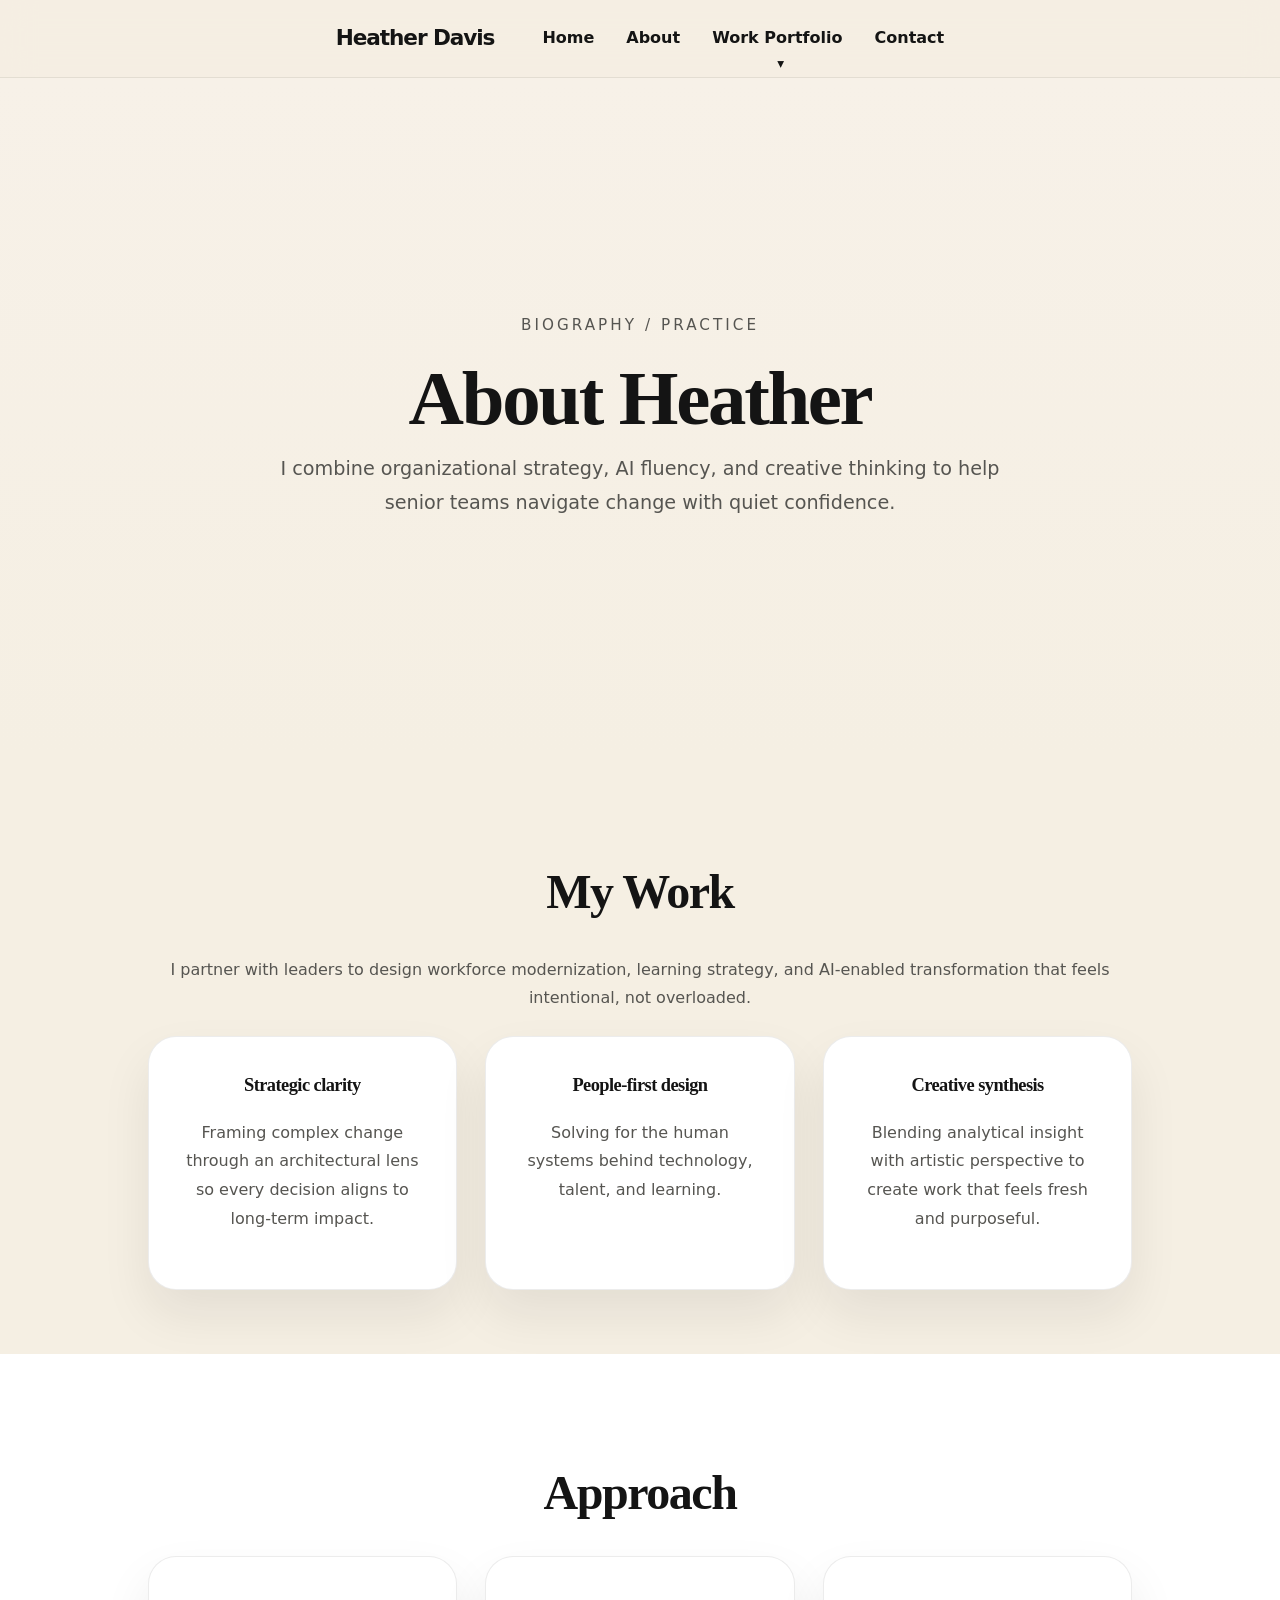
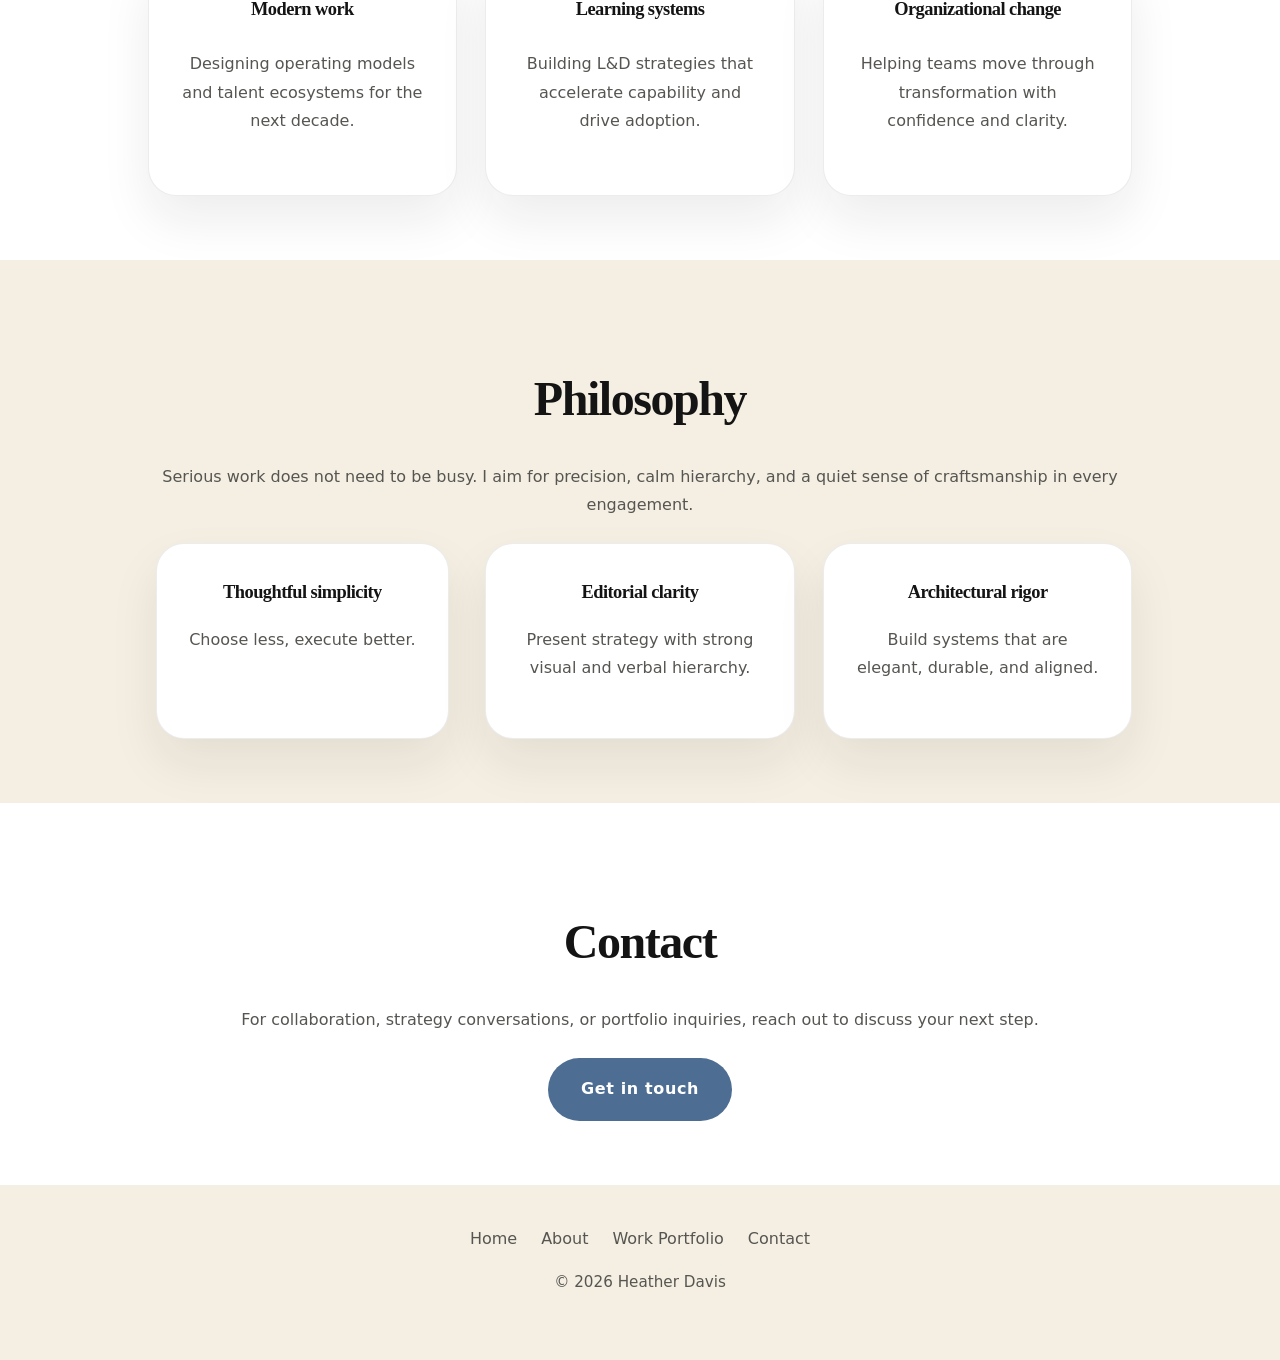
==== commit dc4237e9: "redesign site" ====
--- a/pages/about.html
+++ b/pages/about.html
@@ -1,243 +1,130 @@
-<!DOCTYPE html>
+﻿<!DOCTYPE html>
 <html lang="en">
 <head>
   <meta charset="UTF-8">
   <meta name="viewport" content="width=device-width, initial-scale=1.0">
-  <title>About Me - Heather Davis</title>
+  <title>About — Heather Davis</title>
   <link rel="stylesheet" href="../css/styles.css">
 </head>
 <body>
-  <!-- Navigation -->
   <header>
     <nav>
       <div class="logo">Heather Davis</div>
       <ul class="nav-links">
         <li><a href="../index.html">Home</a></li>
-        <li><a href="about.html">About Me</a></li>
-        <li><a href="work-portfolio.html">Work Portfolio</a></li>
-        <li><a href="coaching.html">Coaching</a></li>
+        <li><a href="about.html">About</a></li>
+        <li class="nav-group">
+          <a href="work-portfolio.html">Work Portfolio</a>
+          <ul class="submenu">
+            <li><a href="coaching.html">Coaching</a></li>
+          </ul>
+        </li>
         <li><a href="contact.html">Contact</a></li>
       </ul>
     </nav>
   </header>
 
-  <!-- Hero Section -->
-  <section class="hero hero-alt">
+  <section class="hero fade-section">
     <div class="hero-content">
-      <h1>About Me</h1>
-      <p class="hero-subtitle">Professional leader, organizational change expert, and creative visionary.</p>
+      <p class="hero-type">Biography / practice</p>
+      <h1>About Heather</h1>
+      <p class="hero-subtitle">I combine organizational strategy, AI fluency, and creative thinking to help senior teams navigate change with quiet confidence.</p>
     </div>
   </section>
 
-  <!-- Bio Section -->
-  <section>
+  <section class="fade-section">
     <div class="container">
-      <h2>My Journey</h2>
-      <div class="about">
-        <div class="about-text">
-          <h3>Heather Davis</h3>
-          <p>I partner with leaders to create people-first transformation. My work blends AI strategy, change management, talent design, and learning innovation.</p>
-          <p>I believe transformation works best when it is clear, practical, and rooted in human behavior. I bring creativity and strategy together to help teams move confidently forward.</p>
+      <h2>My Work</h2>
+      <p class="section-intro">I partner with leaders to design workforce modernization, learning strategy, and AI-enabled transformation that feels intentional, not overloaded.</p>
+      <div class="services-grid">
+        <div class="service-card">
+          <h3>Strategic clarity</h3>
+          <p>Framing complex change through an architectural lens so every decision aligns to long-term impact.</p>
         </div>
-        <div class="about-image">
-          <img src="../assets/headshot.svg" alt="Headshot of Heather Davis" class="profile-photo">
+        <div class="service-card">
+          <h3>People-first design</h3>
+          <p>Solving for the human systems behind technology, talent, and learning.</p>
+        </div>
+        <div class="service-card">
+          <h3>Creative synthesis</h3>
+          <p>Blending analytical insight with artistic perspective to create work that feels fresh and purposeful.</p>
         </div>
       </div>
     </div>
   </section>
 
-  <!-- Professional Roles -->
-  <section class="services">
+  <section class="section-alt fade-section">
     <div class="container">
-      <h2>My Professional Roles</h2>
-      <div class="services-grid">
-        <div class="service-card">
-          <h3>🤖 AI Coach</h3>
-          <p>Guide organizations and leaders through AI adoption, strategy development, and digital transformation initiatives with practical, human-centered approaches.</p>
+      <h2>Approach</h2>
+      <div class="portfolio-grid">
+        <div class="portfolio-item">
+          <h3>Modern work</h3>
+          <p>Designing operating models and talent ecosystems for the next decade.</p>
         </div>
-        <div class="service-card accent-pink">
-          <h3>🔄 Change Manager</h3>
-          <p>Lead complex organizational change initiatives with focus on stakeholder engagement, communication strategy, and sustainable transformation.</p>
+        <div class="portfolio-item">
+          <h3>Learning systems</h3>
+          <p>Building L&D strategies that accelerate capability and drive adoption.</p>
         </div>
-        <div class="service-card accent-orange">
-          <h3>👥 Talent Manager</h3>
-          <p>Develop comprehensive talent strategies, succession planning, and leadership pipelines that align with organizational vision and future needs.</p>
-        </div>
-        <div class="service-card">
-          <h3>📚 L&D Strategist</h3>
-          <p>Design and implement learning and development strategies that build organizational capability and support continuous growth and evolution.</p>
+        <div class="portfolio-item">
+          <h3>Organizational change</h3>
+          <p>Helping teams move through transformation with confidence and clarity.</p>
         </div>
       </div>
     </div>
   </section>
 
-  <!-- Values Section -->
-  <section class="section-alt">
+  <section class="fade-section">
     <div class="container">
-      <h2>Core Values</h2>
+      <h2>Philosophy</h2>
+      <p class="section-intro">Serious work does not need to be busy. I aim for precision, calm hierarchy, and a quiet sense of craftsmanship in every engagement.</p>
       <div class="services-grid">
         <div class="service-card">
-          <h3>Authenticity</h3>
-          <p>I believe in being genuine and transparent in all interactions, creating trust and psychological safety for real transformation to occur.</p>
+          <h3>Thoughtful simplicity</h3>
+          <p>Choose less, execute better.</p>
         </div>
         <div class="service-card">
-          <h3>Innovation</h3>
-          <p>I continuously explore new approaches, technologies, and creative solutions to drive meaningful progress and competitive advantage.</p>
+          <h3>Editorial clarity</h3>
+          <p>Present strategy with strong visual and verbal hierarchy.</p>
         </div>
         <div class="service-card">
-          <h3>Human-Centered</h3>
-          <p>People are at the heart of everything I do. Success is measured by the impact we create for individuals and organizations alike.</p>
-        </div>
-        <div class="service-card">
-          <h3>Creative Thinking</h3>
-          <p>I bring artistic perspective and creative problem-solving to complex challenges, seeing beyond conventional boundaries.</p>
-        </div>
-        <div class="service-card">
-          <h3>Strategic Vision</h3>
-          <p>I help organizations see the big picture while focusing on actionable steps that drive sustainable, measurable results.</p>
-        </div>
-        <div class="service-card">
-          <h3>Continuous Learning</h3>
-          <p>I'm committed to staying at the forefront of industry trends and expanding my expertise to serve you better.</p>
+          <h3>Architectural rigor</h3>
+          <p>Build systems that are elegant, durable, and aligned.</p>
         </div>
       </div>
     </div>
   </section>
 
-  <!-- Artistic Practice -->
-  <section>
+  <section class="section-alt fade-section">
     <div class="container">
-      <h2>My Artistic Practice</h2>
-      <p style="font-size: 1.1rem; margin-bottom: 3rem; text-align: center; color: var(--text-light);">As an artist, I explore the intersection of technology, human experience, and organizational culture through various mediums. My artistic work informs my professional practice, bringing creative perspective to strategic challenges.</p>
-      
-      <div class="services-grid">
-        <div class="service-card">
-          <h3>🎨 Digital Illustration</h3>
-          <p>Visual storytelling that captures organizational transformation, cultural change, and human connection through digital art.</p>
-        </div>
-        <div class="service-card accent-pink">
-          <h3>✨ Creative Visualization</h3>
-          <p>Translating complex organizational concepts into compelling visual narratives that inspire understanding and action.</p>
-        </div>
-        <div class="service-card accent-orange">
-          <h3>🌊 Mixed Media</h3>
-          <p>Exploring texture, dimension, and layering as metaphors for organizational growth and personal development.</p>
-        </div>
-        <div class="service-card">
-          <h3>💡 Conceptual Work</h3>
-          <p>Creating thought-provoking pieces that challenge perspectives and inspire innovation in business and personal contexts.</p>
-        </div>
-        <div class="service-card accent-pink">
-          <h3>🤖 AI-Assisted Art</h3>
-          <p>Pioneering the creative use of AI as a collaborative tool, exploring the future of artistic expression in the digital age.</p>
-        </div>
-        <div class="service-card accent-orange">
-          <h3>🎭 Visual Leadership</h3>
-          <p>Using art and design to communicate leadership vision, organizational values, and transformational narratives.</p>
-        </div>
-      </div>
+      <h2>Contact</h2>
+      <p>For collaboration, strategy conversations, or portfolio inquiries, reach out to discuss your next step.</p>
+      <a href="contact.html" class="btn btn-primary">Get in touch</a>
     </div>
   </section>
 
-  <!-- Art Collections Gallery -->
-  <section class="services">
-    <div class="container">
-      <h2>Artistic Collections</h2>
-      <div class="portfolio-grid">
-        <div class="portfolio-item" style="background: linear-gradient(135deg, #ec4899 0%, #db2777 100%); min-height: 300px;">
-          <div style="text-align: center;">
-            <div style="font-size: 3rem; margin-bottom: 1rem;">🌟</div>
-            Transformation Series
-          </div>
-        </div>
-        <div class="portfolio-item" style="background: linear-gradient(135deg, #f59e0b 0%, #d97706 100%); min-height: 300px;">
-          <div style="text-align: center;">
-            <div style="font-size: 3rem; margin-bottom: 1rem;">🚀</div>
-            Innovation & Growth
-          </div>
-        </div>
-        <div class="portfolio-item" style="background: linear-gradient(135deg, #6366f1 0%, #4f46e5 100%); min-height: 300px;">
-          <div style="text-align: center;">
-            <div style="font-size: 3rem; margin-bottom: 1rem;">🌈</div>
-            Diversity & Inclusion
-          </div>
-        </div>
-        <div class="portfolio-item" style="background: linear-gradient(135deg, #8b5cf6 0%, #7c3aed 100%); min-height: 300px;">
-          <div style="text-align: center;">
-            <div style="font-size: 3rem; margin-bottom: 1rem;">💎</div>
-            Leadership Vision
-          </div>
-        </div>
-        <div class="portfolio-item" style="background: linear-gradient(135deg, #10b981 0%, #059669 100%); min-height: 300px;">
-          <div style="text-align: center;">
-            <div style="font-size: 3rem; margin-bottom: 1rem;">🌿</div>
-            Sustainable Change
-          </div>
-        </div>
-        <div class="portfolio-item" style="background: linear-gradient(135deg, #06b6d4 0%, #0891b2 100%); min-height: 300px;">
-          <div style="text-align: center;">
-            <div style="font-size: 3rem; margin-bottom: 1rem;">🎯</div>
-            Purpose & Impact
-          </div>
-        </div>
-      </div>
-    </div>
-  </section>
-
-  <!-- Why Work Together -->
-  <section style="background: var(--light-bg);">
-    <div class="container">
-      <h2>Why Work With Me</h2>
-      <div class="services-grid">
-        <div class="service-card">
-          <h3>Multi-Disciplinary Expertise</h3>
-          <p>A unique combination of AI knowledge, organizational change expertise, talent strategy, and creative innovation.</p>
-        </div>
-        <div class="service-card">
-          <h3>Practical & Visionary</h3>
-          <p>I balance big-picture strategic thinking with actionable, implementable solutions grounded in reality.</p>
-        </div>
-        <div class="service-card">
-          <h3>Human-Focused Approach</h3>
-          <p>I prioritize people impact and ensure that organizational changes support individual growth and development.</p>
-        </div>
-        <div class="service-card">
-          <h3>Creative Problem-Solving</h3>
-          <p>I bring artistic perspective and unconventional thinking to help you see new possibilities and solutions.</p>
-        </div>
-        <div class="service-card">
-          <h3>Collaborative Partner</h3>
-          <p>I work alongside you as a true partner, invested in your success and committed to sustainable transformation.</p>
-        </div>
-        <div class="service-card">
-          <h3>Authentic Engagement</h3>
-          <p>I bring genuine passion and authenticity to every engagement, creating meaningful relationships and real change.</p>
-        </div>
-      </div>
-    </div>
-  </section>
-
-  <!-- CTA -->
-  <section class="contact">
-    <div class="container">
-      <h2>Let's Connect</h2>
-      <p>Interested in learning more about how I can support your organizational transformation or creative collaboration?</p>
-      <a href="contact.html" class="btn btn-primary" style="margin-top: 2rem;">Get in Touch</a>
-    </div>
-  </section>
-
-  <!-- Footer -->
   <footer>
     <div class="footer-content">
       <div class="footer-links">
         <a href="../index.html">Home</a>
-        <a href="about.html">About Me</a>
+        <a href="about.html">About</a>
         <a href="work-portfolio.html">Work Portfolio</a>
-        <a href="coaching.html">Coaching</a>
         <a href="contact.html">Contact</a>
       </div>
-      <p>&copy; 2026 Heather Davis. All rights reserved.</p>
+      <p>&copy; 2026 Heather Davis</p>
     </div>
   </footer>
+
+  <script>
+    const sections = document.querySelectorAll('.fade-section');
+    const observer = new IntersectionObserver((entries) => {
+      entries.forEach(entry => {
+        if (entry.isIntersecting) {
+          entry.target.classList.add('visible');
+          observer.unobserve(entry.target);
+        }
+      });
+    }, { threshold: 0.18 });
+    sections.forEach(section => observer.observe(section));
+  </script>
 </body>
 </html>
--- a/css/styles.css
+++ b/css/styles.css
@@ -1,16 +1,13 @@
-/* Root Variables */
-:root {
-  --primary-color: #4f46e5;
-  --secondary-color: #ec4899;
-  --accent-color: #f59e0b;
-  --dark-bg: #0f172a;
-  --light-bg: #f4f6fb;
-  --text-dark: #101828;
-  --text-light: #475569;
-  --border-color: #dbeafe;
-}
-
-/* Global Styles */
+﻿:root {
+  --background: #f5efe3;
+  --surface: #ffffff;
+  --text-dark: #141414;
+  --text-muted: #565551;
+  --accent: #4d6d92;
+  --border: rgba(20, 20, 20, 0.08);
+  --shadow: rgba(20, 20, 20, 0.08);
+}
+
 * {
   margin: 0;
   padding: 0;
@@ -22,17 +19,22 @@
 }
 
 body {
+  min-height: 100vh;
   font-family: Inter, system-ui, -apple-system, BlinkMacSystemFont, 'Segoe UI', sans-serif;
-  font-size: 1rem;
-  line-height: 1.75;
-  color: var(--text-dark);
-  background-color: var(--light-bg);
-  text-rendering: optimizeLegibility;
+  color: var(--text-dark);
+  background: var(--background);
+  line-height: 1.8;
+  text-align: center;
 }
 
 img {
   max-width: 100%;
   display: block;
+}
+
+a {
+  color: inherit;
+  text-decoration: none;
 }
 
 button,
@@ -42,532 +44,331 @@
   font: inherit;
 }
 
-/* Typography */
-body,
-button,
-input,
-textarea,
-select,
-a {
-  font-family: Inter, system-ui, -apple-system, BlinkMacSystemFont, 'Segoe UI', sans-serif;
-}
-
 h1,
 h2,
-h3,
-h4,
-h5,
-h6 {
+h3 {
   font-family: Georgia, Cambria, 'Times New Roman', serif;
   font-weight: 700;
-  line-height: 1.1;
+  letter-spacing: -0.03em;
 }
 
 h1 {
-  font-size: clamp(2.8rem, 4vw, 4rem);
+  font-size: clamp(3.6rem, 6vw, 5.6rem);
+  line-height: 0.95;
+  margin-bottom: 1rem;
 }
 
 h2 {
-  font-size: clamp(2rem, 3vw, 2.8rem);
+  font-size: clamp(2rem, 4vw, 3rem);
+  margin-bottom: 1.25rem;
 }
 
 h3 {
-  font-size: 1.3rem;
-}
-
-p,
-li {
-  color: var(--text-light);
+  font-size: 1.15rem;
+  margin-bottom: 1rem;
 }
 
 p {
-  margin-bottom: 1.25rem;
-}
-
-a {
-  color: var(--primary-color);
-  text-decoration: none;
-  transition: color 0.25s ease;
-}
-
-a:hover {
-  color: var(--secondary-color);
-}
-
-/* Navigation */
+  color: var(--text-muted);
+  margin-bottom: 1.45rem;
+}
+
+strong {
+  color: var(--text-dark);
+}
+
 header {
-  background: rgba(255, 255, 255, 0.88);
-  backdrop-filter: blur(12px);
-  border-bottom: 1px solid rgba(15, 23, 42, 0.08);
   position: sticky;
   top: 0;
   z-index: 100;
+  background: rgba(245, 239, 227, 0.94);
+  backdrop-filter: blur(16px);
+  border-bottom: 1px solid var(--border);
 }
 
 nav {
   display: flex;
-  justify-content: space-between;
   align-items: center;
-  padding: 1rem 5%;
+  justify-content: center;
+  gap: 3rem;
+  padding: 1.2rem 3rem;
+  flex-wrap: wrap;
   max-width: 1400px;
   margin: 0 auto;
 }
 
 .logo {
-  font-size: 1.6rem;
-  font-weight: 800;
-  letter-spacing: -0.03em;
-  background: linear-gradient(135deg, var(--primary-color), var(--secondary-color));
-  -webkit-background-clip: text;
-  -webkit-text-fill-color: transparent;
+  font-size: 1.35rem;
+  font-weight: 700;
+  letter-spacing: -0.05em;
 }
 
 .nav-links {
   display: flex;
+  align-items: center;
+  justify-content: center;
+  gap: 2rem;
   list-style: none;
-  gap: 1.8rem;
-}
-
-.nav-links a {
+  flex-wrap: wrap;
+}
+
+.nav-links a,
+.submenu a {
   color: var(--text-dark);
   font-weight: 600;
-  letter-spacing: 0.01em;
   position: relative;
 }
 
 .nav-links a::after {
   content: '';
   position: absolute;
-  bottom: -6px;
-  left: 0;
+  left: 50%;
+  bottom: -0.35rem;
   width: 0;
   height: 2px;
-  background: var(--primary-color);
-  transition: width 0.25s ease;
-}
-
-.nav-links a:hover::after {
+  background: var(--accent);
+  transition: width 0.25s ease, left 0.25s ease;
+}
+
+.nav-links a:hover::after,
+.submenu a:hover::after {
   width: 100%;
-}
-
-/* Button Styles */
+  left: 0;
+}
+
+.nav-group {
+  position: relative;
+}
+
+.nav-group > a::after {
+  content: ' ▾';
+  font-size: 0.85rem;
+}
+
+.submenu {
+  display: none;
+  position: absolute;
+  top: 110%;
+  left: 50%;
+  transform: translateX(-50%);
+  background: rgba(255, 255, 255, 0.98);
+  border: 1px solid var(--border);
+  border-radius: 24px;
+  box-shadow: 0 24px 60px var(--shadow);
+  padding: 0.75rem 0;
+  min-width: 220px;
+  text-align: left;
+}
+
+.submenu li {
+  list-style: none;
+}
+
+.submenu a {
+  display: block;
+  padding: 0.85rem 1.25rem;
+  font-weight: 500;
+}
+
+.nav-group:hover .submenu,
+.nav-group:focus-within .submenu {
+  display: block;
+}
+
 .btn {
   display: inline-flex;
   align-items: center;
   justify-content: center;
-  padding: 0.95rem 2rem;
+  padding: 1rem 2rem;
   border-radius: 999px;
   font-weight: 700;
-  letter-spacing: 0.01em;
-  transition: transform 0.25s ease, box-shadow 0.25s ease;
-  border: none;
-  cursor: pointer;
+  letter-spacing: 0.04em;
+  border: 1px solid transparent;
+  transition: transform 0.25s ease, box-shadow 0.25s ease, border-color 0.25s ease;
 }
 
 .btn-primary {
-  background: linear-gradient(135deg, var(--primary-color) 0%, var(--secondary-color) 100%);
+  background: var(--accent);
   color: white;
 }
 
 .btn-primary:hover {
   transform: translateY(-2px);
-  box-shadow: 0 18px 40px rgba(79, 70, 229, 0.18);
+  box-shadow: 0 22px 50px rgba(77, 109, 146, 0.22);
 }
 
 .btn-secondary {
-  background: white;
-  border: 1.5px solid rgba(79, 70, 229, 0.18);
+  background: transparent;
+  border-color: var(--text-dark);
   color: var(--text-dark);
 }
 
 .btn-secondary:hover {
-  background: rgba(79, 70, 229, 0.06);
-}
-
-/* Hero Section */
+  border-color: var(--accent);
+  color: var(--accent);
+}
+
+.hero,
+.hero-alt,
+section {
+  padding: 6rem 5% 4rem;
+}
+
 .hero {
-  background: linear-gradient(180deg, rgba(255, 255, 255, 0.95), rgba(244, 246, 251, 0.95)),
-    url('../assets/headshot.svg') center right / 500px no-repeat;
-  padding: 6rem 5% 4rem;
-  min-height: 620px;
-  display: flex;
-  align-items: center;
-}
-
-.hero-alt {
-  background: linear-gradient(180deg, rgba(255, 255, 255, 0.95), rgba(244, 246, 251, 0.95));
+  min-height: 75vh;
+  display: grid;
+  place-items: center;
+  background: linear-gradient(180deg, #f7f1e8 0%, #f5efe3 100%);
 }
 
 .hero-content {
-  max-width: 680px;
-  text-align: left;
-}
-
-.hero h1 {
-  margin-bottom: 1rem;
-  color: var(--text-dark);
+  max-width: 860px;
+  margin: 0 auto;
+}
+
+.hero-type {
+  display: inline-block;
+  margin-bottom: 1.5rem;
+  color: var(--text-muted);
+  font-size: 0.95rem;
+  letter-spacing: 0.2em;
+  text-transform: uppercase;
 }
 
 .hero-subtitle {
-  font-size: 1.15rem;
-  color: var(--text-light);
-  margin-bottom: 2rem;
-  max-width: 680px;
-}
-
-.hero-roles {
-  display: flex;
+  font-size: 1.2rem;
+  color: var(--text-muted);
+  max-width: 760px;
+  margin: 0 auto 2rem;
+}
+
+.hero-actions {
+  display: inline-flex;
+  gap: 1rem;
   flex-wrap: wrap;
-  gap: 0.9rem;
-  margin: 1.75rem 0;
-}
-
-.role-badge {
-  padding: 0.75rem 1.2rem;
-  border-radius: 999px;
-  background: rgba(79, 70, 229, 0.08);
-  color: var(--primary-color);
-  font-weight: 700;
-}
-
-.section-intro {
-  max-width: 760px;
-  margin: 0 auto 2.5rem;
-  color: var(--text-light);
-  line-height: 1.8;
-}
-
-.section-intro p {
-  margin-bottom: 0;
-}
-
-.section-alt {
-  background: var(--light-bg);
-}
-
-.card-grid,
+  justify-content: center;
+}
+
+.container {
+  max-width: 1100px;
+  margin: 0 auto;
+  padding: 0 5%;
+}
+
+section {
+  opacity: 0;
+  transform: translateY(30px);
+  transition: opacity 0.9s ease, transform 0.9s ease;
+}
+
+section.visible {
+  opacity: 1;
+  transform: translateY(0);
+}
+
+section h2,
+section h3,
+section p,
+section li {
+  text-align: center;
+}
+
+.service-card,
+.contact-item,
+.portfolio-item,
+.form-card {
+  background: var(--surface);
+  border: 1px solid var(--border);
+  border-radius: 28px;
+  padding: 2rem;
+  box-shadow: 0 24px 50px var(--shadow);
+}
+
+.services-grid,
+.portfolio-grid,
 .contact-grid {
   display: grid;
   gap: 1.75rem;
   grid-template-columns: repeat(auto-fit, minmax(280px, 1fr));
-}
-
-.contact-item {
-  background: white;
-  border: 1px solid rgba(15, 23, 42, 0.08);
-  border-radius: 24px;
-  padding: 1.75rem;
-  box-shadow: 0 20px 60px rgba(15, 23, 42, 0.04);
-}
-
-.contact-item h3 {
-  margin-bottom: 0.75rem;
-}
-
-.contact-item p {
-  margin-bottom: 1rem;
-  color: var(--text-light);
-}
-
-.contact-item a {
-  color: var(--primary-color);
-  font-weight: 700;
-}
-
-.form-card {
-  background: white;
-  border-radius: 24px;
+  justify-items: center;
+}
+
+.portfolio-item {
+  min-height: 240px;
+  display: grid;
+  place-items: center;
   padding: 2rem;
-  box-shadow: 0 30px 80px rgba(15, 23, 42, 0.08);
-  border: 1px solid rgba(15, 23, 42, 0.06);
 }
 
 .form-field {
   display: grid;
   gap: 0.75rem;
   margin-bottom: 1.5rem;
+  text-align: left;
 }
 
 .form-field label {
+  color: var(--text-dark);
   font-weight: 600;
-  color: var(--text-dark);
 }
 
 .form-field input,
 .form-field textarea,
 .form-field select {
   width: 100%;
-  padding: 1rem 1.05rem;
-  border: 1px solid rgba(15, 23, 42, 0.12);
+  padding: 1rem 1.1rem;
   border-radius: 18px;
+  border: 1px solid rgba(20, 20, 20, 0.12);
   background: #fff;
-  transition: border-color 0.25s ease, box-shadow 0.25s ease;
 }
 
 .form-field input:focus,
 .form-field textarea:focus,
 .form-field select:focus {
   outline: none;
-  border-color: rgba(79, 70, 229, 0.4);
-  box-shadow: 0 0 0 4px rgba(79, 70, 229, 0.08);
-}
-
-/* Container */
-.container {
-  max-width: 1200px;
+  border-color: var(--accent);
+  box-shadow: 0 0 0 4px rgba(77, 109, 146, 0.1);
+}
+
+.section-alt {
+  background: #fff;
+}
+
+footer {
+  padding: 2.5rem 5%;
+  color: var(--text-muted);
+}
+
+.footer-content {
+  max-width: 1100px;
   margin: 0 auto;
-  padding: 0 5%;
-}
-
-/* Sections */
-section {
-  padding: 5rem 5%;
-}
-
-section h2 {
-  margin-bottom: 2rem;
-  color: var(--text-dark);
-}
-
-.section-intro {
-  max-width: 720px;
-  margin-bottom: 2rem;
-  color: var(--text-light);
-}
-
-/* About Section */
-.about {
-  display: grid;
-  grid-template-columns: minmax(0, 1.5fr) minmax(260px, 1fr);
-  gap: 3rem;
-  align-items: center;
-}
-
-.about-text h3 {
-  color: var(--primary-color);
-  margin-bottom: 1rem;
-}
-
-.about-text p {
-  margin-bottom: 1.25rem;
-  font-size: 1.05rem;
-}
-
-.about-image {
-  border-radius: 30px;
-  background: white;
-  padding: 1rem;
-  box-shadow: 0 30px 80px rgba(15, 23, 42, 0.08);
-  display: grid;
-  place-items: center;
-}
-
-.profile-photo {
-  width: 100%;
-  border-radius: 30px;
-  border: 6px solid white;
-  box-shadow: 0 28px 60px rgba(15, 23, 42, 0.12);
-}
-
-/* Services / Features */
-.services {
-  background: white;
-}
-
-.services-grid {
-  display: grid;
-  grid-template-columns: repeat(auto-fit, minmax(280px, 1fr));
-  gap: 1.75rem;
-}
-
-.service-card {
-  background: white;
-  border: 1px solid rgba(15, 23, 42, 0.08);
-  padding: 2rem;
-  border-radius: 24px;
-  box-shadow: 0 24px 60px rgba(15, 23, 42, 0.05);
-  transition: transform 0.3s ease, box-shadow 0.3s ease;
-}
-
-.service-card:hover {
-  transform: translateY(-4px);
-  box-shadow: 0 32px 80px rgba(15, 23, 42, 0.1);
-}
-
-.service-card h3 {
-  color: var(--text-dark);
-  margin-bottom: 0.85rem;
-}
-
-.service-card.accent-pink {
-  border-top-color: var(--secondary-color);
-}
-
-.service-card.accent-orange {
-  border-top-color: var(--accent-color);
-}
-
-/* Portfolio Section */
-.portfolio-grid {
-  display: grid;
-  grid-template-columns: repeat(auto-fit, minmax(280px, 1fr));
-  gap: 1.75rem;
-}
-
-.portfolio-item {
-  border-radius: 24px;
-  overflow: hidden;
-  background: white;
-  box-shadow: 0 24px 60px rgba(15, 23, 42, 0.06);
-  transition: transform 0.3s ease, box-shadow 0.3s ease;
-  min-height: 260px;
-  display: flex;
-  align-items: center;
-  justify-content: center;
-  text-align: center;
-  padding: 2rem;
-  color: var(--text-dark);
-}
-
-.portfolio-item:hover {
-  transform: translateY(-4px);
-  box-shadow: 0 34px 90px rgba(15, 23, 42, 0.12);
-}
-
-/* Contact Section */
-.contact {
-  background: linear-gradient(135deg, var(--dark-bg) 0%, rgba(15, 23, 42, 0.92) 100%);
-  color: white;
-  text-align: center;
-}
-
-.contact h2 {
-  color: white;
-}
-
-.contact p,
-.contact-item p {
-  color: rgba(255, 255, 255, 0.8);
-}
-
-.contact-content {
-  display: grid;
-  grid-template-columns: repeat(auto-fit, minmax(260px, 1fr));
-  gap: 1.75rem;
-  margin: 3rem 0;
-}
-
-.contact-item {
-  background: rgba(255, 255, 255, 0.08);
-  padding: 2rem;
-  border-radius: 24px;
-  border: 1px solid rgba(255, 255, 255, 0.15);
-}
-
-.contact-item h3 {
-  color: #ffffff;
-  margin-bottom: 0.75rem;
-}
-
-.contact-item a {
-  color: white;
-  font-weight: 700;
-}
-
-/* Footer */
-footer {
-  background: var(--dark-bg);
-  color: white;
-  text-align: center;
-  padding: 2rem 5%;
-  border-top: 1px solid rgba(255, 255, 255, 0.08);
+  display: grid;
+  gap: 1rem;
+  justify-items: center;
 }
 
 .footer-links {
   display: flex;
   justify-content: center;
+  flex-wrap: wrap;
   gap: 1.5rem;
-  margin-bottom: 1.5rem;
-  flex-wrap: wrap;
-}
-
-.footer-links a {
-  color: white;
-}
-
-.footer-links a:hover {
-  color: var(--primary-color);
-}
-
-/* Responsive */
-@media (max-width: 1024px) {
-  .hero {
-    background-position: top right;
-    min-height: 520px;
-  }
-}
-
-@media (max-width: 768px) {
-  h1 {
-    font-size: 2.5rem;
-  }
-
-  h2 {
-    font-size: 2rem;
-  }
-
+}
+
+footer p {
+  font-size: 0.95rem;
+}
+
+@media (max-width: 860px) {
   nav {
-    flex-wrap: wrap;
-    justify-content: center;
     gap: 1rem;
-  }
-
-  .nav-links {
-    gap: 1rem;
-    justify-content: center;
-  }
-
-  .hero {
-    padding: 3.5rem 5rem;
-    min-height: auto;
-    background-image: none;
-  }
-
-  .hero-content {
-    text-align: center;
-  }
-
-  .about {
-    grid-template-columns: 1fr;
-  }
-
-  section {
-    padding: 3rem 5%;
-  }
-}
-
-@media (max-width: 480px) {
-  .btn {
-    width: 100%;
-    padding: 1rem 1.25rem;
-  }
-}
-
-@media (max-width: 480px) {
-  h1 {
-    font-size: 1.8rem;
-  }
-
-  h2 {
-    font-size: 1.3rem;
+    padding: 1rem 2rem;
   }
 
   .nav-links {
     gap: 1rem;
   }
 
-  .btn {
-    padding: 0.75rem 1.5rem;
-    font-size: 0.9rem;
+  .hero {
+    padding: 5rem 4% 3rem;
   }
 }
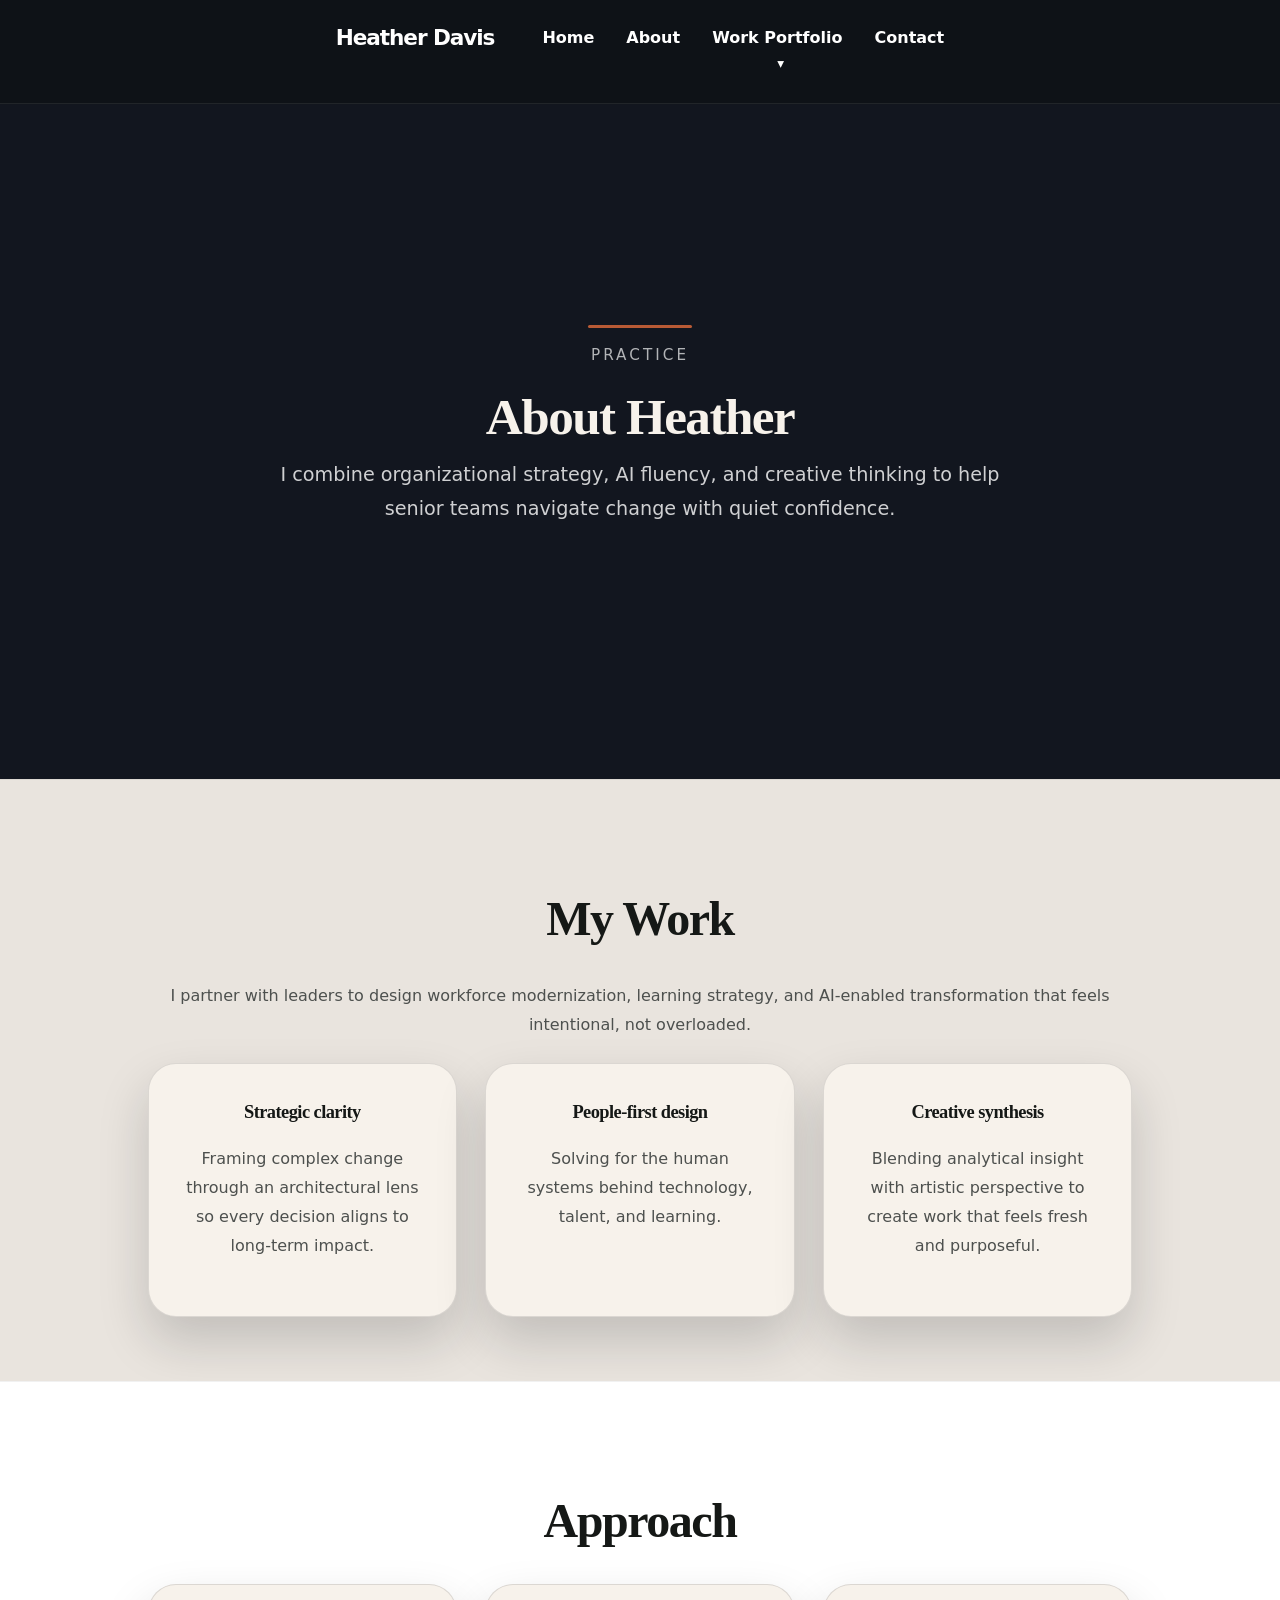
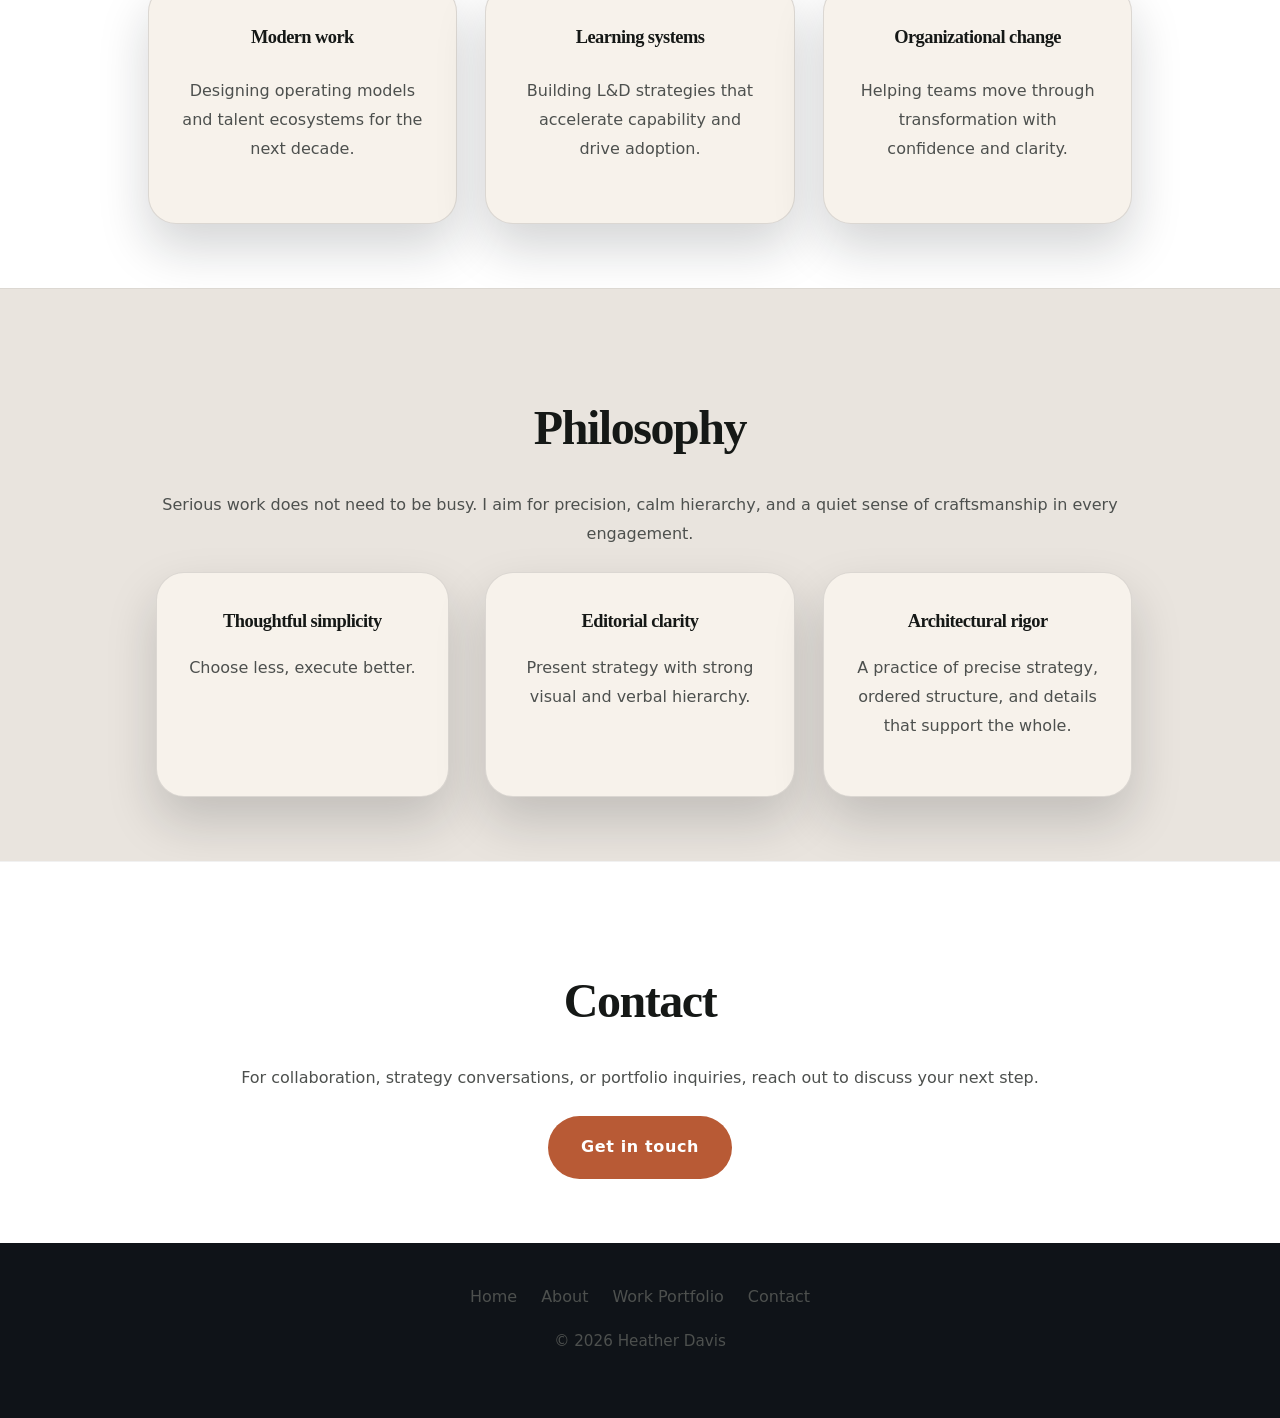
==== commit efbd54b0: "update site styles and add weather widget with geolocaiton and current weather display." ====
--- a/pages/about.html
+++ b/pages/about.html
@@ -24,9 +24,9 @@
     </nav>
   </header>
 
-  <section class="hero fade-section">
+  <section class="hero about fade-section">
     <div class="hero-content">
-      <p class="hero-type">Biography / practice</p>
+      <p class="hero-type">Practice</p>
       <h1>About Heather</h1>
       <p class="hero-subtitle">I combine organizational strategy, AI fluency, and creative thinking to help senior teams navigate change with quiet confidence.</p>
     </div>
@@ -88,7 +88,7 @@
         </div>
         <div class="service-card">
           <h3>Architectural rigor</h3>
-          <p>Build systems that are elegant, durable, and aligned.</p>
+          <p>A practice of precise strategy, ordered structure, and details that support the whole.</p>
         </div>
       </div>
     </div>
--- a/css/styles.css
+++ b/css/styles.css
@@ -1,11 +1,11 @@
 ﻿:root {
-  --background: #f5efe3;
-  --surface: #ffffff;
-  --text-dark: #141414;
-  --text-muted: #565551;
-  --accent: #4d6d92;
-  --border: rgba(20, 20, 20, 0.08);
-  --shadow: rgba(20, 20, 20, 0.08);
+  --background: #0f1318;
+  --surface: #f7f2eb;
+  --text-dark: #151816;
+  --text-muted: #4d504e;
+  --accent: #b85a35;
+  --border: rgba(17, 21, 26, 0.12);
+  --shadow: rgba(15, 20, 25, 0.18);
 }
 
 * {
@@ -13,6 +13,7 @@
   padding: 0;
   box-sizing: border-box;
 }
+
 
 html {
   scroll-behavior: smooth;
@@ -81,9 +82,16 @@
   position: sticky;
   top: 0;
   z-index: 100;
-  background: rgba(245, 239, 227, 0.94);
+  background: rgba(15, 19, 24, 0.94);
   backdrop-filter: blur(16px);
-  border-bottom: 1px solid var(--border);
+  border-bottom: 1px solid rgba(255, 255, 255, 0.08);
+  padding-bottom: 1.6rem;
+}
+
+nav,
+.logo,
+.nav-links > li > a {
+  color: white;
 }
 
 nav {
@@ -134,6 +142,10 @@
 .submenu a:hover::after {
   width: 100%;
   left: 0;
+}
+
+header .nav-links > li > a {
+  color: white;
 }
 
 .nav-group {
@@ -212,27 +224,61 @@
 .hero-alt,
 section {
   padding: 6rem 5% 4rem;
+  color: var(--text-dark);
+  background: rgba(247, 242, 235, 0.94);
+  border-top: 1px solid rgba(17, 21, 26, 0.06);
 }
 
 .hero {
   min-height: 75vh;
   display: grid;
   place-items: center;
-  background: linear-gradient(180deg, #f7f1e8 0%, #f5efe3 100%);
+  background: #12161f;
+  color: var(--surface);
+}
+
+.hero.about {
+  padding: 4rem 5% 3rem;
+}
+
+.hero.about h1 {
+  font-size: clamp(2.8rem, 4vw, 3.2rem);
 }
 
 .hero-content {
   max-width: 860px;
   margin: 0 auto;
+  position: relative;
+}
+
+.hero-content::before {
+  content: '';
+  position: absolute;
+  top: -1rem;
+  left: 50%;
+  transform: translateX(-50%);
+  width: 6.5rem;
+  height: 3px;
+  background: var(--accent);
+  border-radius: 999px;
 }
 
 .hero-type {
   display: inline-block;
   margin-bottom: 1.5rem;
-  color: var(--text-muted);
+  color: rgba(255, 255, 255, 0.68);
   font-size: 0.95rem;
   letter-spacing: 0.2em;
   text-transform: uppercase;
+}
+
+.hero .hero-subtitle {
+  color: rgba(255, 255, 255, 0.8);
+}
+
+.hero .btn-secondary {
+  color: white;
+  border-color: rgba(255, 255, 255, 0.24);
 }
 
 .hero-subtitle {
